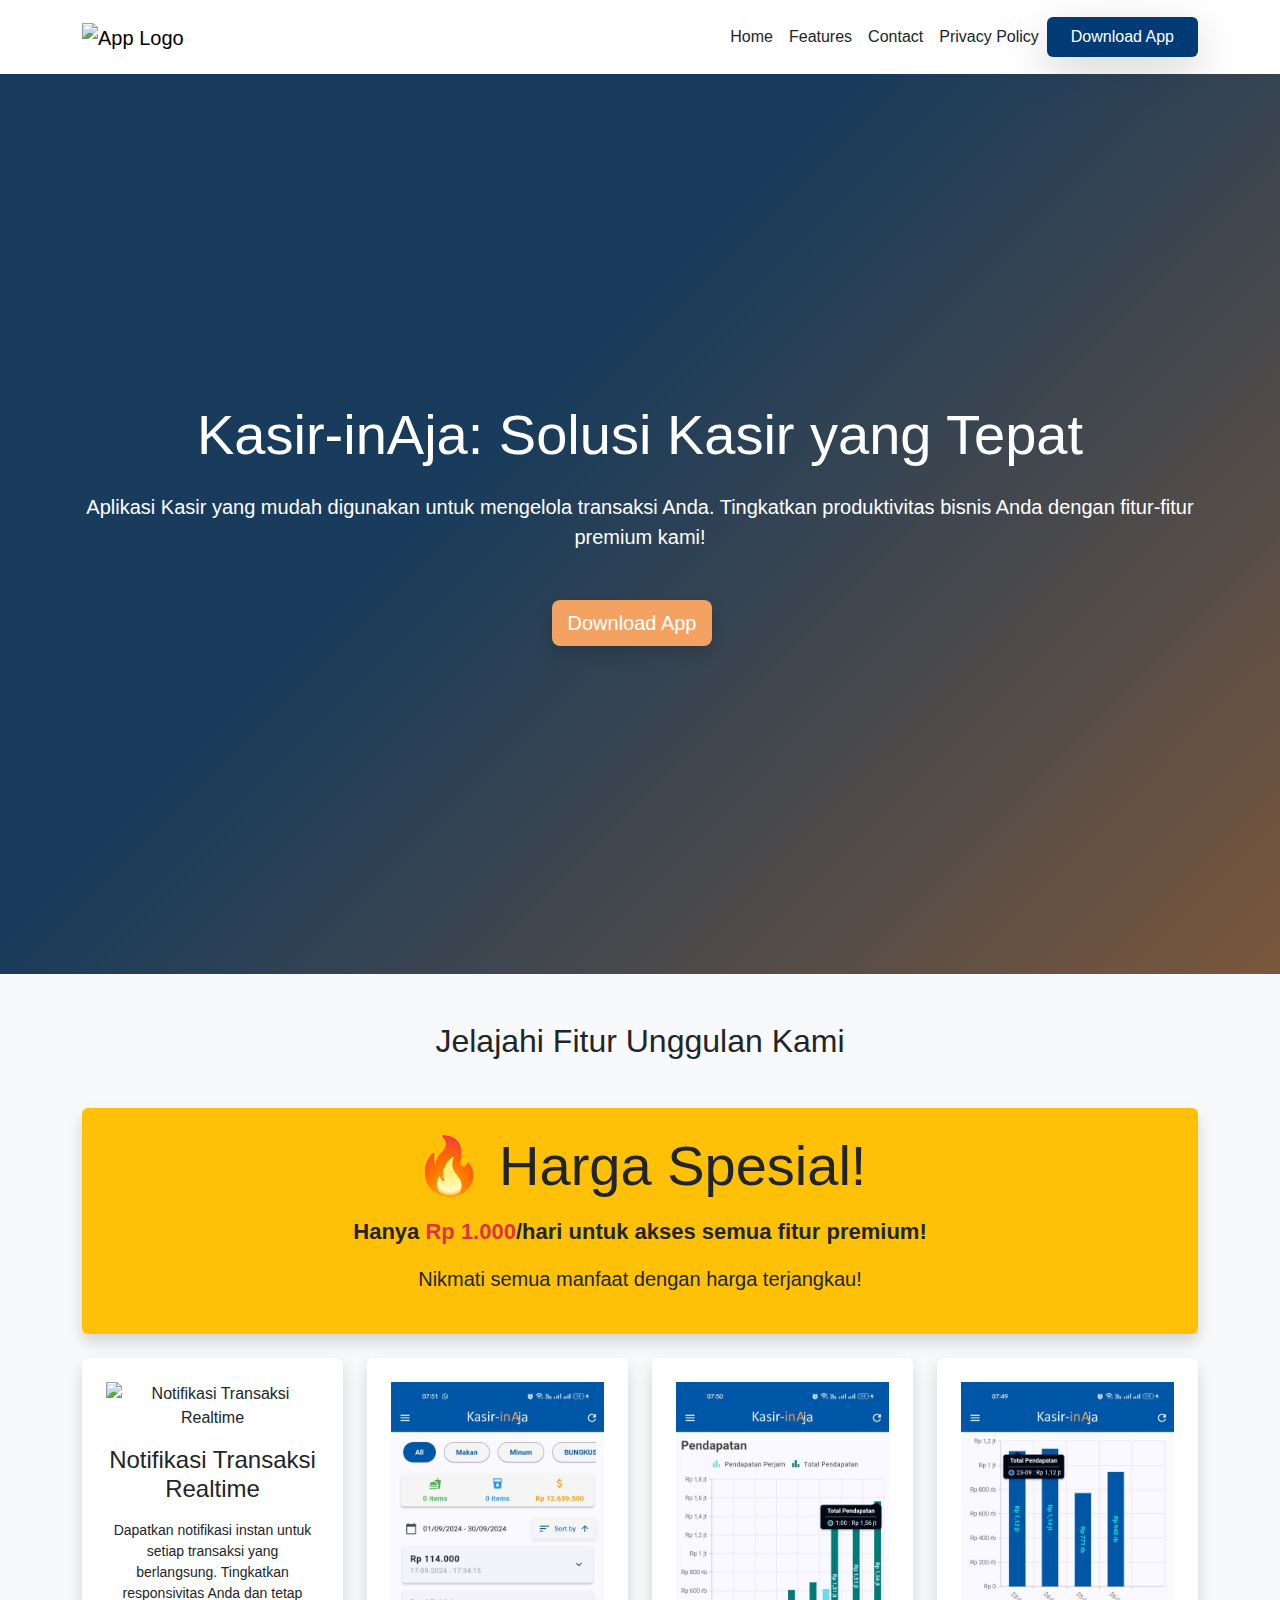
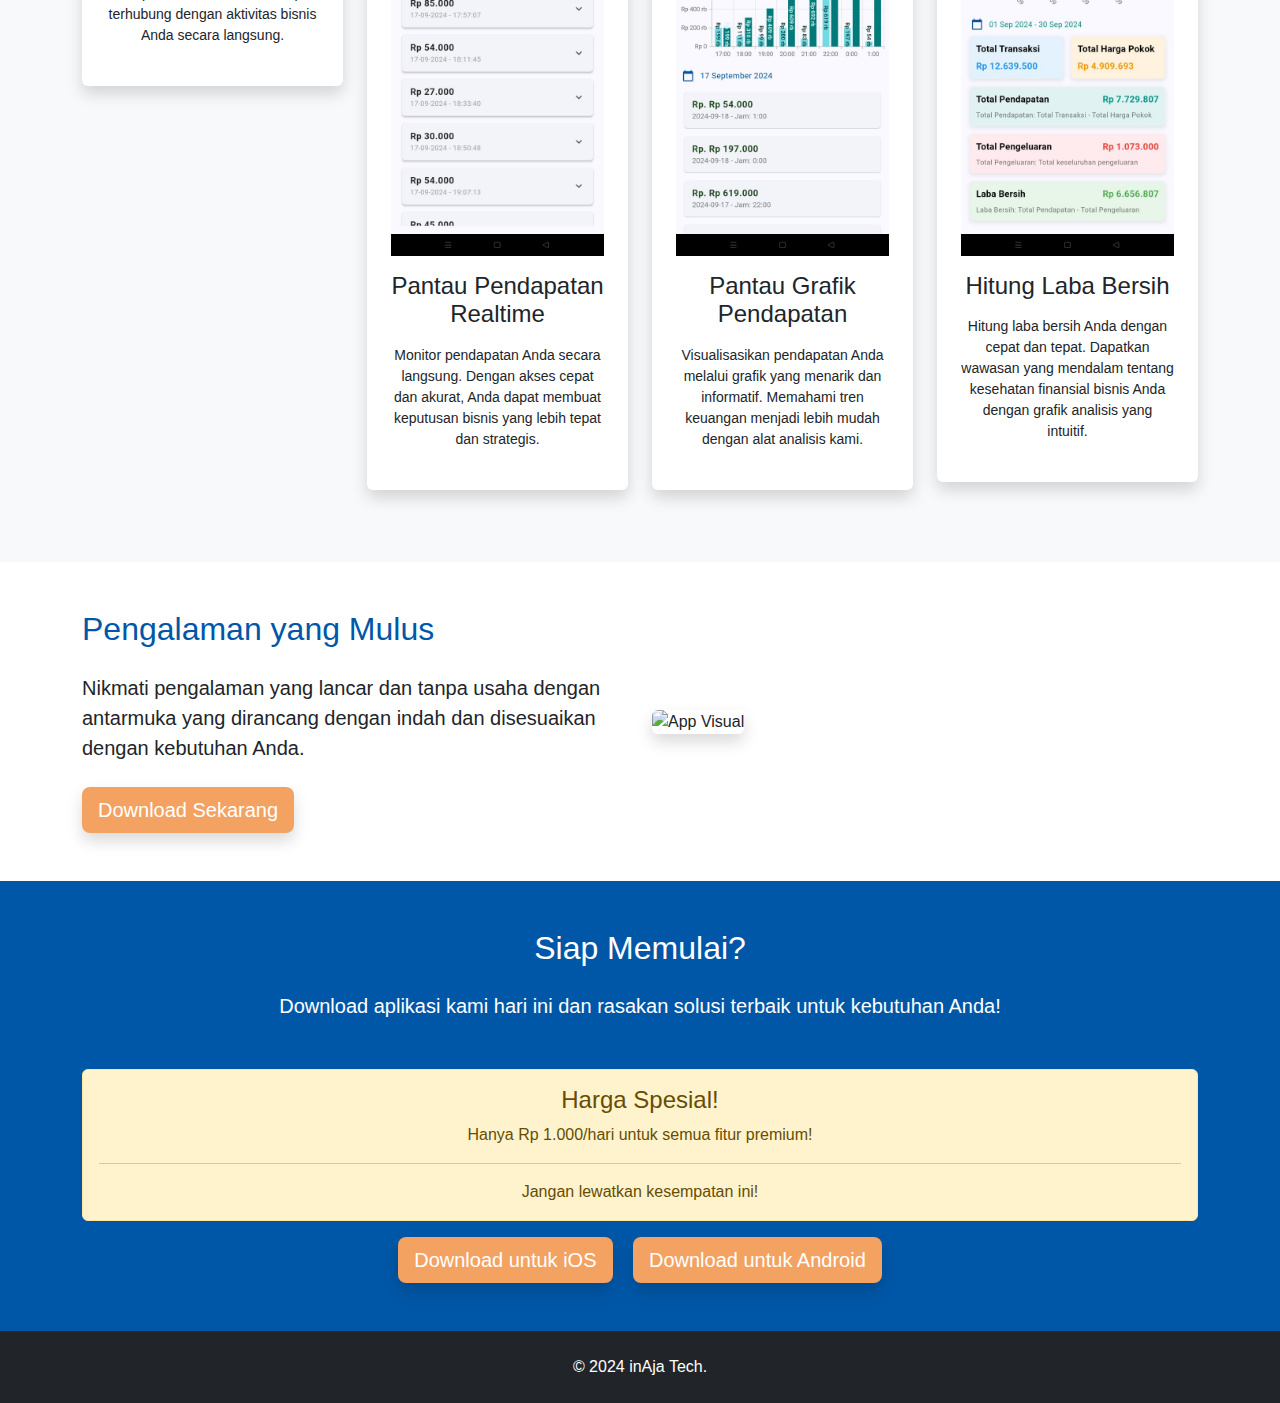
==== index.html @ c8e2415b "update privacy-policy" ====
<!DOCTYPE html>
<html lang="en">

<head>
    <meta charset="UTF-8">
    <meta name="viewport" content="width=device-width, initial-scale=1.0">
    <meta http-equiv="X-UA-Compatible" content="ie=edge">
    <title>Download Our App - inAja Tech</title>
    <link href="https://cdn.jsdelivr.net/npm/bootstrap@5.3.0-alpha1/dist/css/bootstrap.min.css" rel="stylesheet">
    <link rel="stylesheet" href="assets/css/style.css">


</head>

<body>
    <nav class="navbar navbar-expand-lg navbar-light bg-white py-3 shadow-sm">
        <div class="container">
            <a class="navbar-brand" href="#"><img src="assets/images/logo.png" alt="App Logo" width="110"></a>
            <button class="navbar-toggler" type="button" data-bs-toggle="collapse" data-bs-target="#navbarNav"
                aria-controls="navbarNav" aria-expanded="false" aria-label="Toggle navigation">
                <span class="navbar-toggler-icon"></span>
            </button>
            <div class="collapse navbar-collapse" id="navbarNav">
                <ul class="navbar-nav ms-auto">
                    <li class="nav-item">
                        <a class="nav-link text-dark" href="">Home</a>
                    </li>
                    <li class="nav-item">
                        <a class="nav-link text-dark" href="#features">Features</a>
                    </li>
                    <li class="nav-item">
                        <a class="nav-link text-dark" href="#cta">Contact</a>
                    </li>
                    <li class="nav-item">
                        <a class="nav-link text-dark" href="privacypolicy.html">Privacy Policy</a>
                    </li>

                    <li class="nav-item">
                        <a class="nav-link btn btn-custom-primary text-white px-4 shadow-lg"
                            href="https://drive.google.com/uc?export=download&id=1r4iegBS4mR3TK8wWD-V2GaEJjdL4HNEE"
                            download="kasir-inaja-v1.apk">Download App</a>
                    </li>
                </ul>
            </div>
        </div>
    </nav>

    <!-- Hero Section (Jumbotron) -->
    <section id="hero" class="text-white d-flex align-items-center">
        <div class="container text-center">
            <h1 class="display-4 mb-4">Kasir-inAja: Solusi Kasir yang Tepat</h1>
            <p class="lead mb-5">Aplikasi Kasir yang mudah digunakan untuk mengelola transaksi Anda.
                Tingkatkan produktivitas bisnis Anda dengan fitur-fitur premium kami!</p>

            <a href="https://drive.google.com/uc?export=download&id=1r4iegBS4mR3TK8wWD-V2GaEJjdL4HNEE"
                class="btn btn-lg custom-btn-light me-3 shadow mb-3 mb-sm-0" download="kasir-inaja-v1.apk">
                Download App
            </a>

            <!-- <a href="https://www.dropbox.com/scl/fi/wfkqhxyx9uyl0j9yusrko/kasir-inaja-v1.apk?rlkey=844fjkqdz0gpy2s484qgd63mb&st=7vaenmsl&dl=1"
                class="btn btn-lg custom-btn-outline-light shadow">Download App</a> -->


        </div>
    </section>

    <!-- Features Section -->
    <section id="features" class="py-5 bg-light">
        <div class="container">
            <h2 class="text-center mb-5">Jelajahi Fitur Unggulan Kami</h2> <!-- Card untuk Harga -->

            <div class="col-lg-12 mb-4">
                <div class="feature-box shadow rounded p-4 bg-warning text-dark text-center">
                    <h4 class="mb-3 display-4">🔥 Harga Spesial!</h4>
                    <p style="font-size: 22px; font-weight: bold;">Hanya <span class="text-danger">Rp 1.000</span>/hari
                        untuk akses semua fitur premium!</p>
                    <p class="lead">Nikmati semua manfaat dengan harga terjangkau!</p>
                </div>
            </div>

            <div class="row text-center">
                <div class="col-lg-3 col-md-6 col-sm-12 mb-4">
                    <div class="feature-box shadow rounded p-4 bg-white">
                        <img src="assets/images/feat.jpg" alt="Notifikasi Transaksi Realtime" class="img-fluid mb-3"
                            style="width: 100%; height: auto;">
                        <h4 class="mb-3">Notifikasi Transaksi Realtime</h4>
                        <p style="font-size: 14px;">Dapatkan notifikasi instan untuk setiap transaksi yang berlangsung.
                            Tingkatkan responsivitas Anda dan tetap terhubung dengan aktivitas bisnis Anda secara
                            langsung.</p>
                    </div>
                </div>
                <div class="col-lg-3 col-md-6 col-sm-12 mb-4">
                    <div class="feature-box shadow rounded p-4 bg-white">
                        <img src="assets/images/feat3.jpg" alt="Pantau Pendapatan Realtime" class="img-fluid mb-3"
                            style="width: 100%; height: auto;">
                        <h4 class="mb-3">Pantau Pendapatan Realtime</h4>
                        <p style="font-size: 14px;">Monitor pendapatan Anda secara langsung. Dengan akses cepat dan
                            akurat, Anda dapat membuat keputusan bisnis yang lebih tepat dan strategis.</p>
                    </div>
                </div>
                <div class="col-lg-3 col-md-6 col-sm-6 mb-4">
                    <div class="feature-box shadow rounded p-4 bg-white">
                        <img src="assets/images/feat2.jpg" alt="Pantau Grafik Pendapatan" class="img-fluid mb-3"
                            style="width: 100%; height: auto;">
                        <h4 class="mb-3">Pantau Grafik Pendapatan</h4>
                        <p style="font-size: 14px;">Visualisasikan pendapatan Anda melalui grafik yang menarik dan
                            informatif. Memahami tren keuangan menjadi lebih mudah dengan alat analisis kami.</p>
                    </div>
                </div>
                <div class="col-lg-3 col-md-6 col-sm-6 mb-4">
                    <div class="feature-box shadow rounded p-4 bg-white">
                        <img src="assets/images/feat1.jpg" alt="Hitung Laba Bersih" class="img-fluid mb-3"
                            style="width: 100%; height: auto;">
                        <h4 class="mb-3">Hitung Laba Bersih</h4>
                        <p style="font-size: 14px;">Hitung laba bersih Anda dengan cepat dan tepat. Dapatkan wawasan
                            yang mendalam tentang kesehatan finansial bisnis Anda dengan grafik analisis yang intuitif.
                        </p>
                    </div>
                </div>
            </div>
        </div>
    </section>


    <!-- New Visual Section -->
    <section id="visual-section" class="py-5">
        <div class="container">
            <div class="row align-items-center">
                <div class="col-md-6 mb-4 mb-md-0">
                    <h2 class="mb-4">Pengalaman yang Mulus</h2>
                    <p class="lead mb-4">Nikmati pengalaman yang lancar dan tanpa usaha dengan antarmuka yang dirancang
                        dengan indah dan disesuaikan dengan kebutuhan Anda.</p>
                    <a href="https://drive.google.com/uc?export=download&id=1r4iegBS4mR3TK8wWD-V2GaEJjdL4HNEE"
                        class="btn btn-lg custom-btn-light me-3 shadow mb-3 mb-sm-0" download="kasir-inaja-v1.apk">
                        Download Sekarang
                    </a>
                </div>
                <div class="col-md-6">
                    <img src="assets/images/kasir-inAja.png" alt="App Visual"
                        class="img-fluid shadow rounded custom-img">
                </div>

            </div>
        </div>
    </section>

    <!-- CTA Section -->
    <section id="cta" class="text-center py-5">
        <div class="container">
            <h2 class="mb-4">Siap Memulai?</h2>
            <p class="lead mb-5">Download aplikasi kami hari ini dan rasakan solusi terbaik untuk kebutuhan Anda!</p>
            <div class="alert alert-warning" role="alert">
                <h4 class="alert-heading">Harga Spesial!</h4>
                <p>Hanya Rp 1.000/hari untuk semua fitur premium!</p>
                <hr>
                <p class="mb-0">Jangan lewatkan kesempatan ini!</p>
            </div>
            <a href="https://drive.google.com/uc?export=download&id=1r4iegBS4mR3TK8wWD-V2GaEJjdL4HNEE"
                class="btn btn-lg custom-btn-light me-3 shadow mb-3 mb-sm-0" download="kasir-inaja-v1.apk">Download
                untuk iOS</a>
            <a href="https://drive.google.com/uc?export=download&id=1r4iegBS4mR3TK8wWD-V2GaEJjdL4HNEE"
                class="btn btn-lg custom-btn-light shadow" download="kasir-inaja-v1.apk">Download untuk Android</a>
        </div>
    </section>


    <!-- Footer -->
    <footer class="py-4 bg-dark text-white text-center">
        <div class="container">
            <p>&copy; 2024 inAja Tech.</p>
        </div>
    </footer>

    <script src="https://cdn.jsdelivr.net/npm/bootstrap@5.3.0-alpha1/dist/js/bootstrap.bundle.min.js"></script>
</body>

</html>
---- assets/css/style.css ----
body {
    font-family: 'Roboto', sans-serif;
    background-color: #f8f9fa;
}

.navbar {
    box-shadow: 0 2px 8px rgba(0, 0, 0, 0.1);
}

#hero {
    background: linear-gradient(135deg, rgba(0, 87, 167, 0.8) 40%, rgba(244, 162, 97, 0.85) 100%), url('https://picsum.photos/1920/1080?blur=5');
    background-size: cover;
    background-position: center;
    color: white;
    padding: 120px 0;
    min-height: 100vh;
    display: flex;
    align-items: center;
    text-align: center;
    position: relative;
}


#hero .container {
    z-index: 2;
}

#hero::before {
    content: '';
    position: absolute;
    top: 0;
    left: 0;
    right: 0;
    bottom: 0;
    background: rgba(0, 0, 0, 0.5);
    z-index: 1;
}

#features {
    background-color: #f8f9fa;
}

.feature-box {
    transition: transform 0.3s ease;
}

.feature-box:hover {
    transform: translateY(-10px);
}

#visual-section {
    background-color: #ffffff;
    padding: 80px 0;
}

#visual-section h2 {
    color: #0057A7;
}

#cta {
    background-color: #0057A7;
    color: #fff;
    padding: 80px 0;
}

#cta .btn-outline-primary {
    border-color: #fff;
    color: #fff;
}

#cta .btn-outline-primary:hover {
    background-color: #fff;
    color: #0057A7;
}

footer {
    background-color: #003B75;
    color: white;
    padding: 20px 0;
}

footer p {
    margin: 0;
}

@media (max-width: 768px) {
    #hero {
        padding: 80px 0;
    }

    #hero h1 {
        font-size: 2.5rem;
    }

    #visual-section img {
        width: 100%;
    }
}

.btn-custom-primary {
    background-color: #003B75;
    /* Ganti dengan kode warna primer kamu */
    color: white;
    /* Warna teks tombol */
}

.btn-custom-primary:hover {
    background-color: #0056b3;
    color: white;
    /* Warna saat hover (opsional) */
}

.custom-btn-light {
    background-color: #F4A261;
    /* Warna latar belakang tombol */
    color: white;
    /* Warna teks */
    border: none;
    /* Hilangkan border */
}

.custom-btn-light:hover {
    background-color: #DCA66D;
    /* Warna latar belakang saat hover */
}

.custom-btn-outline-light {
    color: #F4A261;
    /* Warna teks tombol outline */
    border: 2px solid #F4A261;
    /* Border warna */
}

.custom-btn-outline-light:hover {
    background-color: #F4A261;
    /* Warna latar belakang saat hover untuk outline */
    color: white;
    /* Warna teks saat hover untuk outline */
}

.custom-img {
    max-height: 300px;
    /* Atur tinggi maksimum yang Anda inginkan */
    width: 900px;
    /* Biarkan lebar menyesuaikan */
    object-fit: cover;
    /* Pastikan gambar tidak terdistorsi */
}

/* Mengatur ukuran font dan padding pada mobile */
@media (max-width: 576px) {
    #hero h1 {
        font-size: 2rem;
        /* Mengurangi ukuran font untuk judul */
    }

    #hero p {
        font-size: 1rem;
        /* Mengurangi ukuran font untuk paragraf */
    }

    .btn {
        width: 100%;
        /* Membuat tombol lebar penuh */
        margin-bottom: 10px;
        /* Menambah jarak antara tombol */
    }

    .feature-box {
        padding: 20px;
        /* Mengurangi padding di feature box */
    }

    .feature-box img {
        width: 50px;
        /* Ukuran gambar lebih kecil di mobile */
        height: auto;
        /* Memastikan gambar tidak terdistorsi */
    }
}
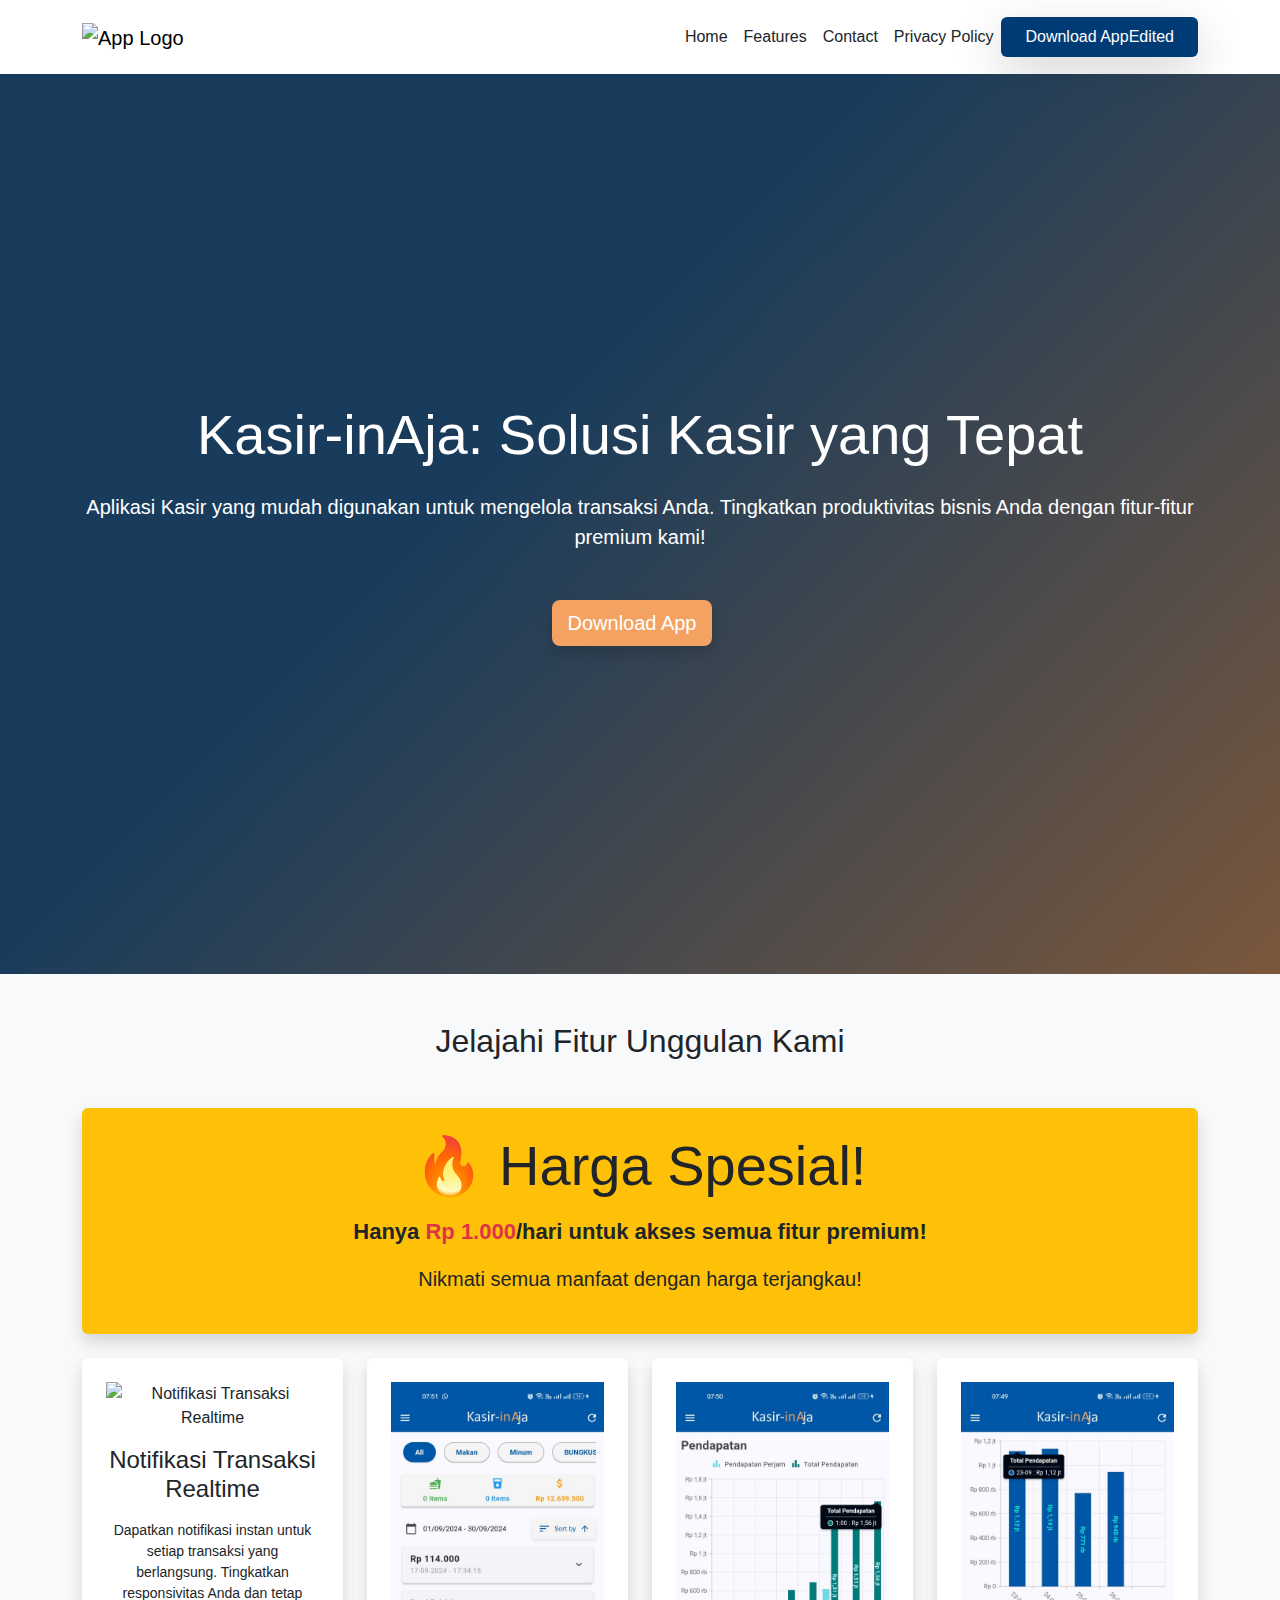
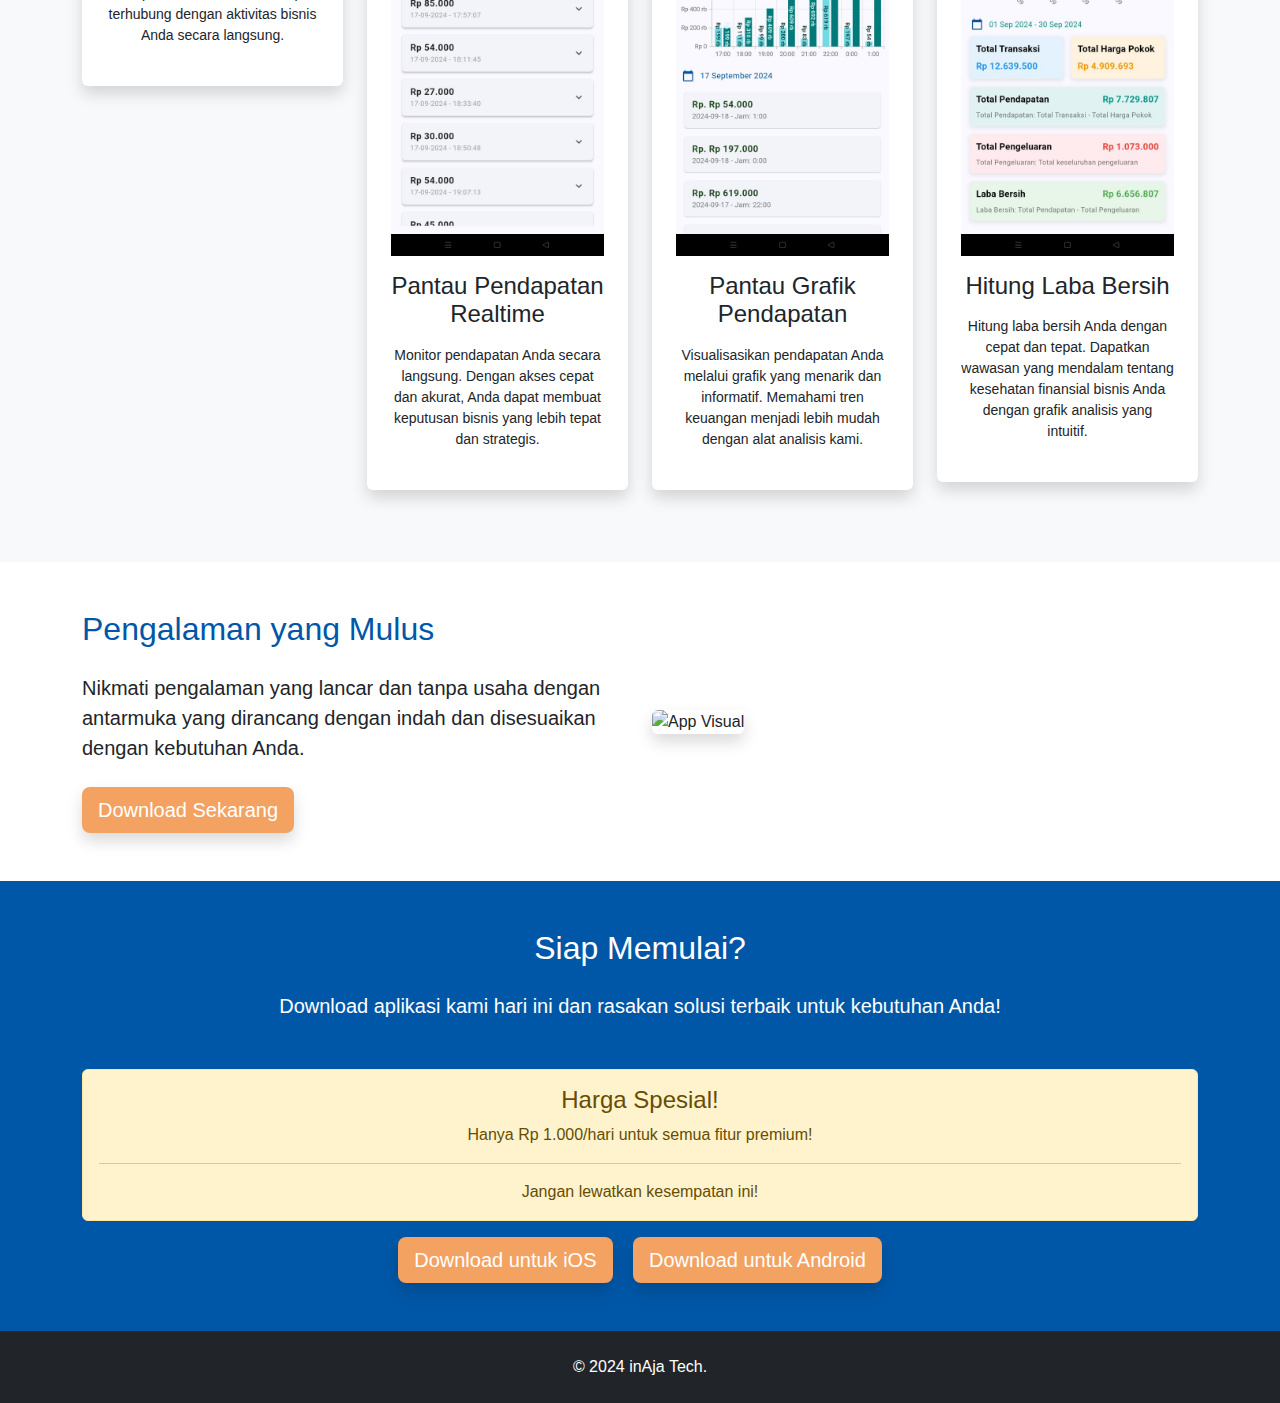
==== commit 93ac8c24: "update privacy-policy" ====
--- a/index.html
+++ b/index.html
@@ -38,7 +38,7 @@
                     <li class="nav-item">
                         <a class="nav-link btn btn-custom-primary text-white px-4 shadow-lg"
                             href="https://drive.google.com/uc?export=download&id=1r4iegBS4mR3TK8wWD-V2GaEJjdL4HNEE"
-                            download="kasir-inaja-v1.apk">Download App</a>
+                            download="kasir-inaja-v1.apk">Download AppEdited</a>
                     </li>
                 </ul>
             </div>
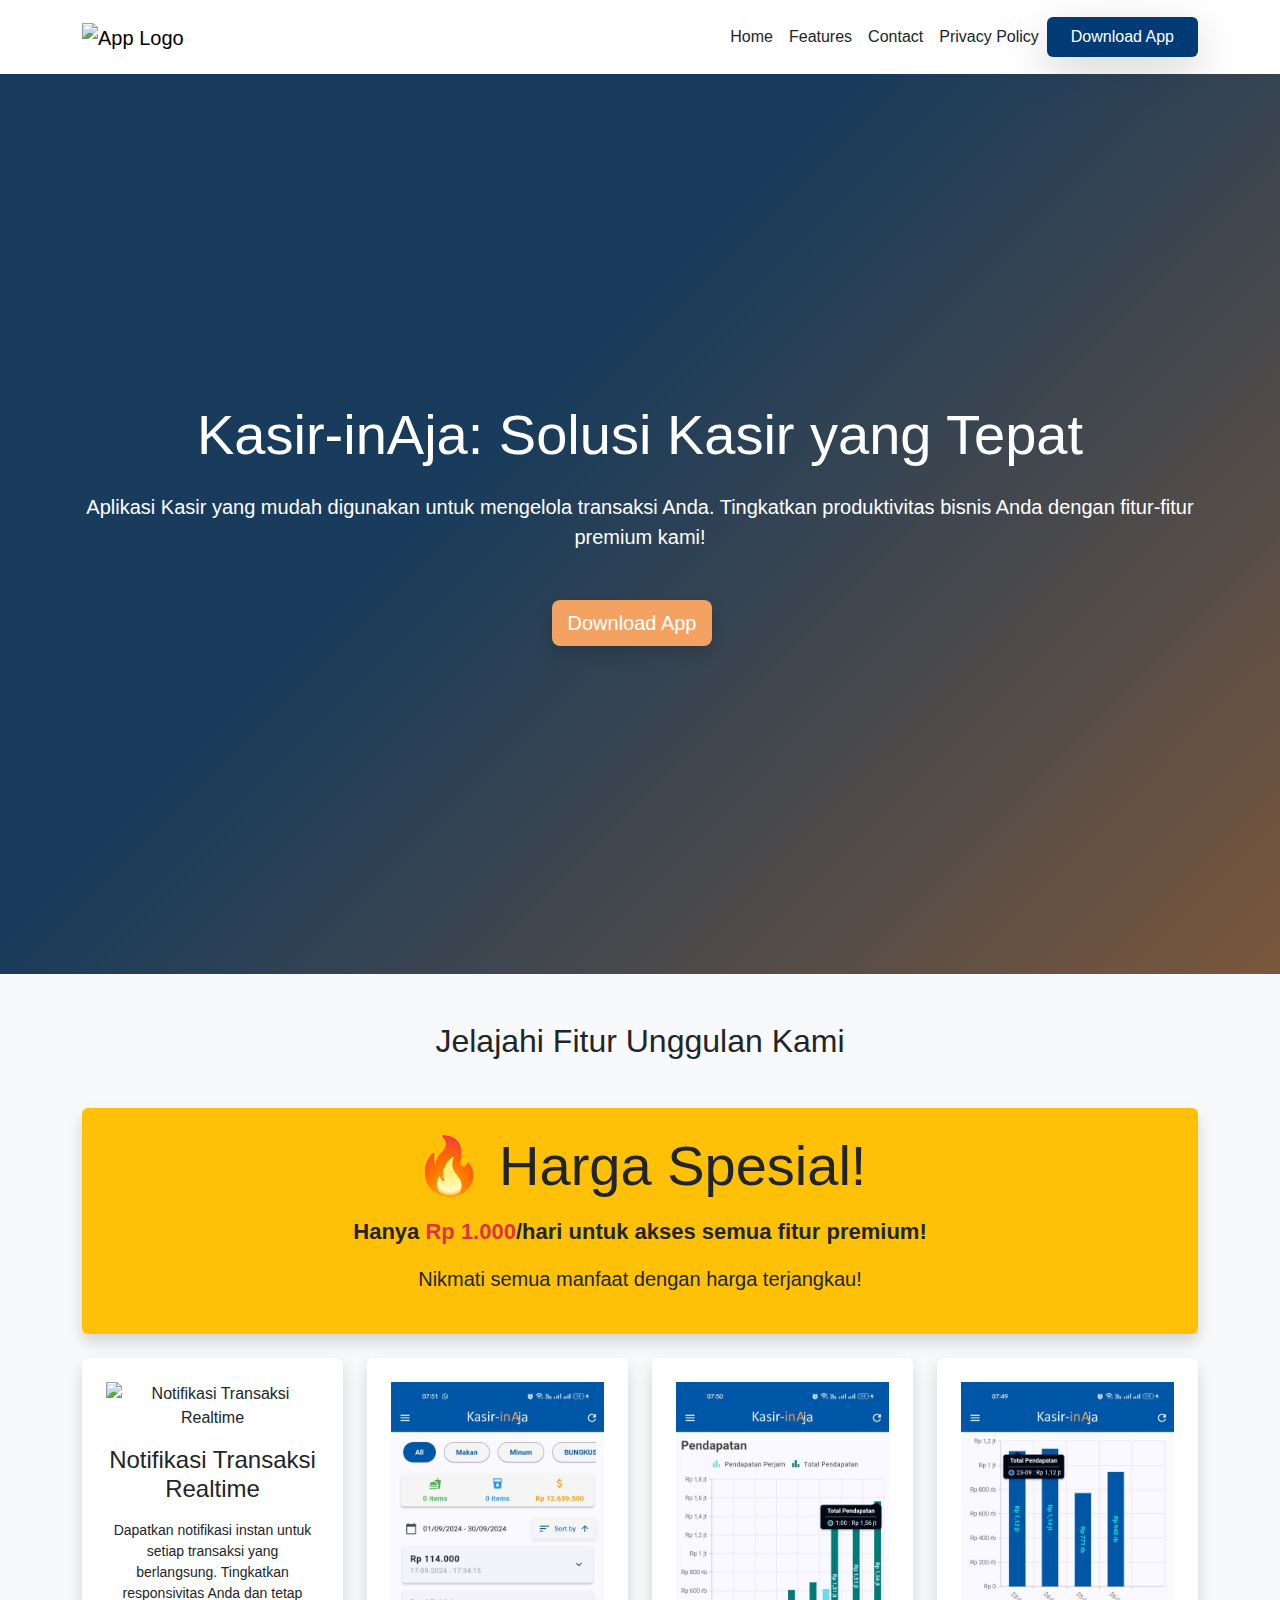
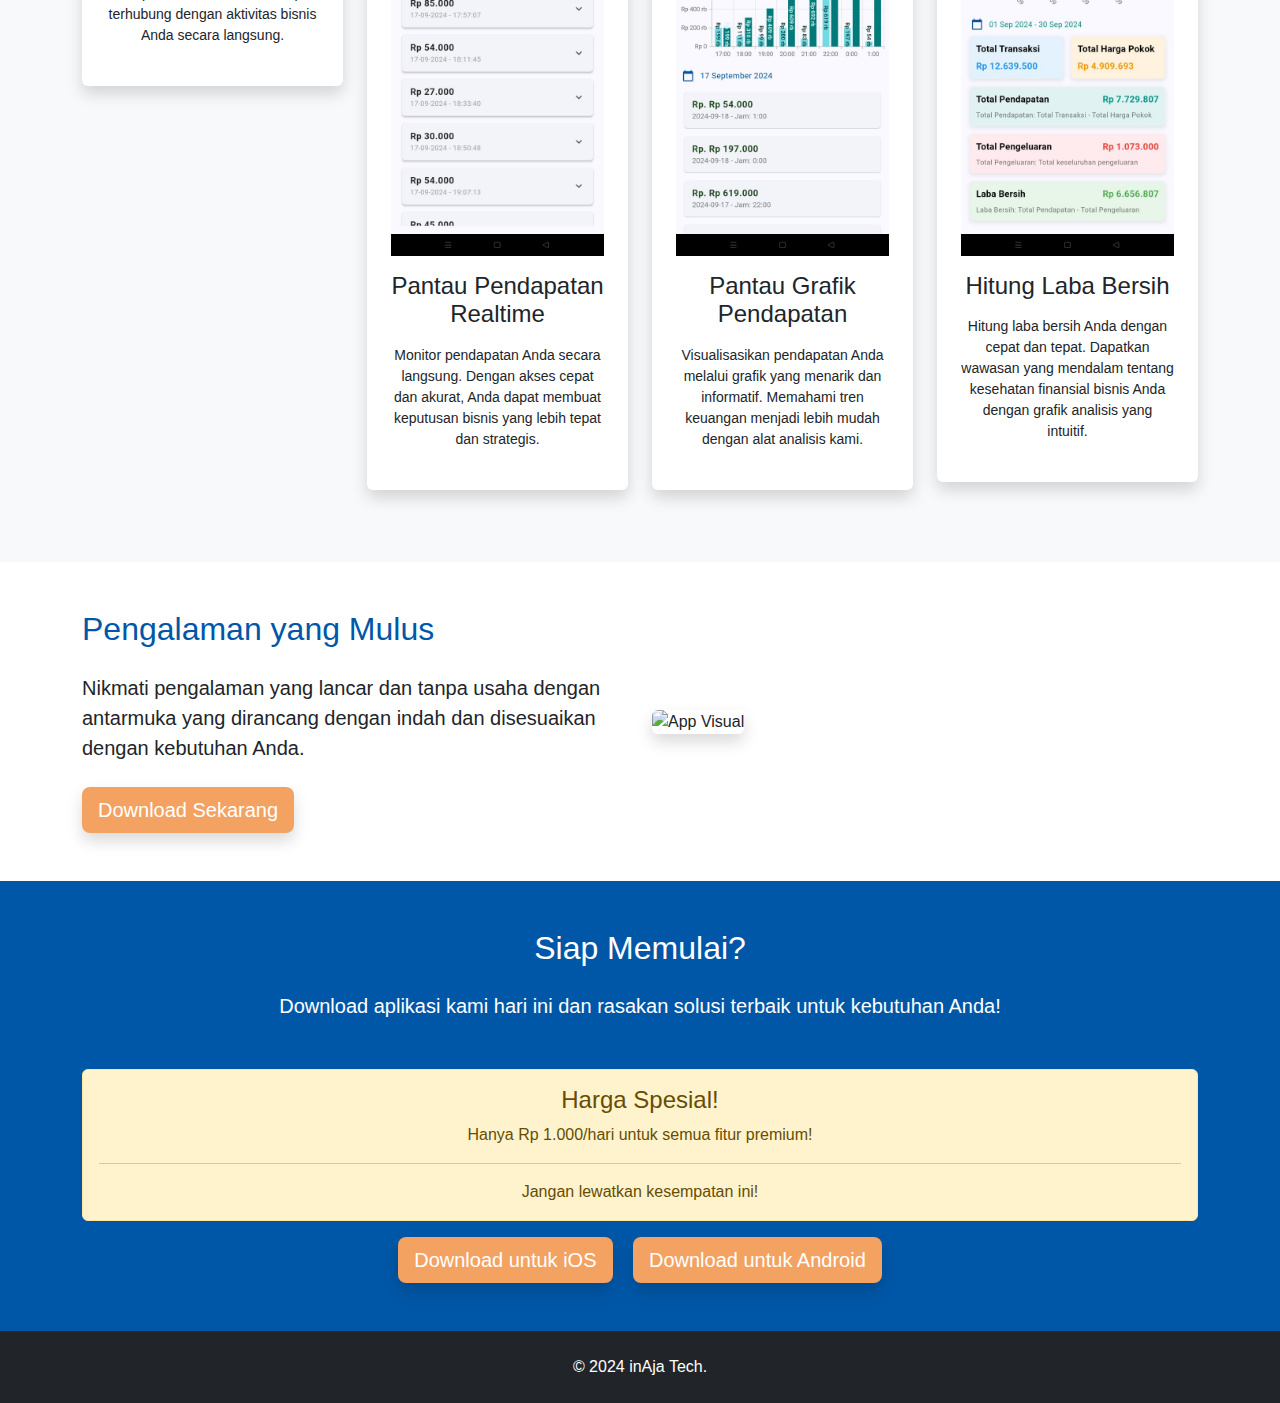
==== commit 3e844e46: "update privacy-policy" ====
--- a/index.html
+++ b/index.html
@@ -38,7 +38,7 @@
                     <li class="nav-item">
                         <a class="nav-link btn btn-custom-primary text-white px-4 shadow-lg"
                             href="https://drive.google.com/uc?export=download&id=1r4iegBS4mR3TK8wWD-V2GaEJjdL4HNEE"
-                            download="kasir-inaja-v1.apk">Download AppEdited</a>
+                            download="kasir-inaja-v1.apk">Download App</a>
                     </li>
                 </ul>
             </div>
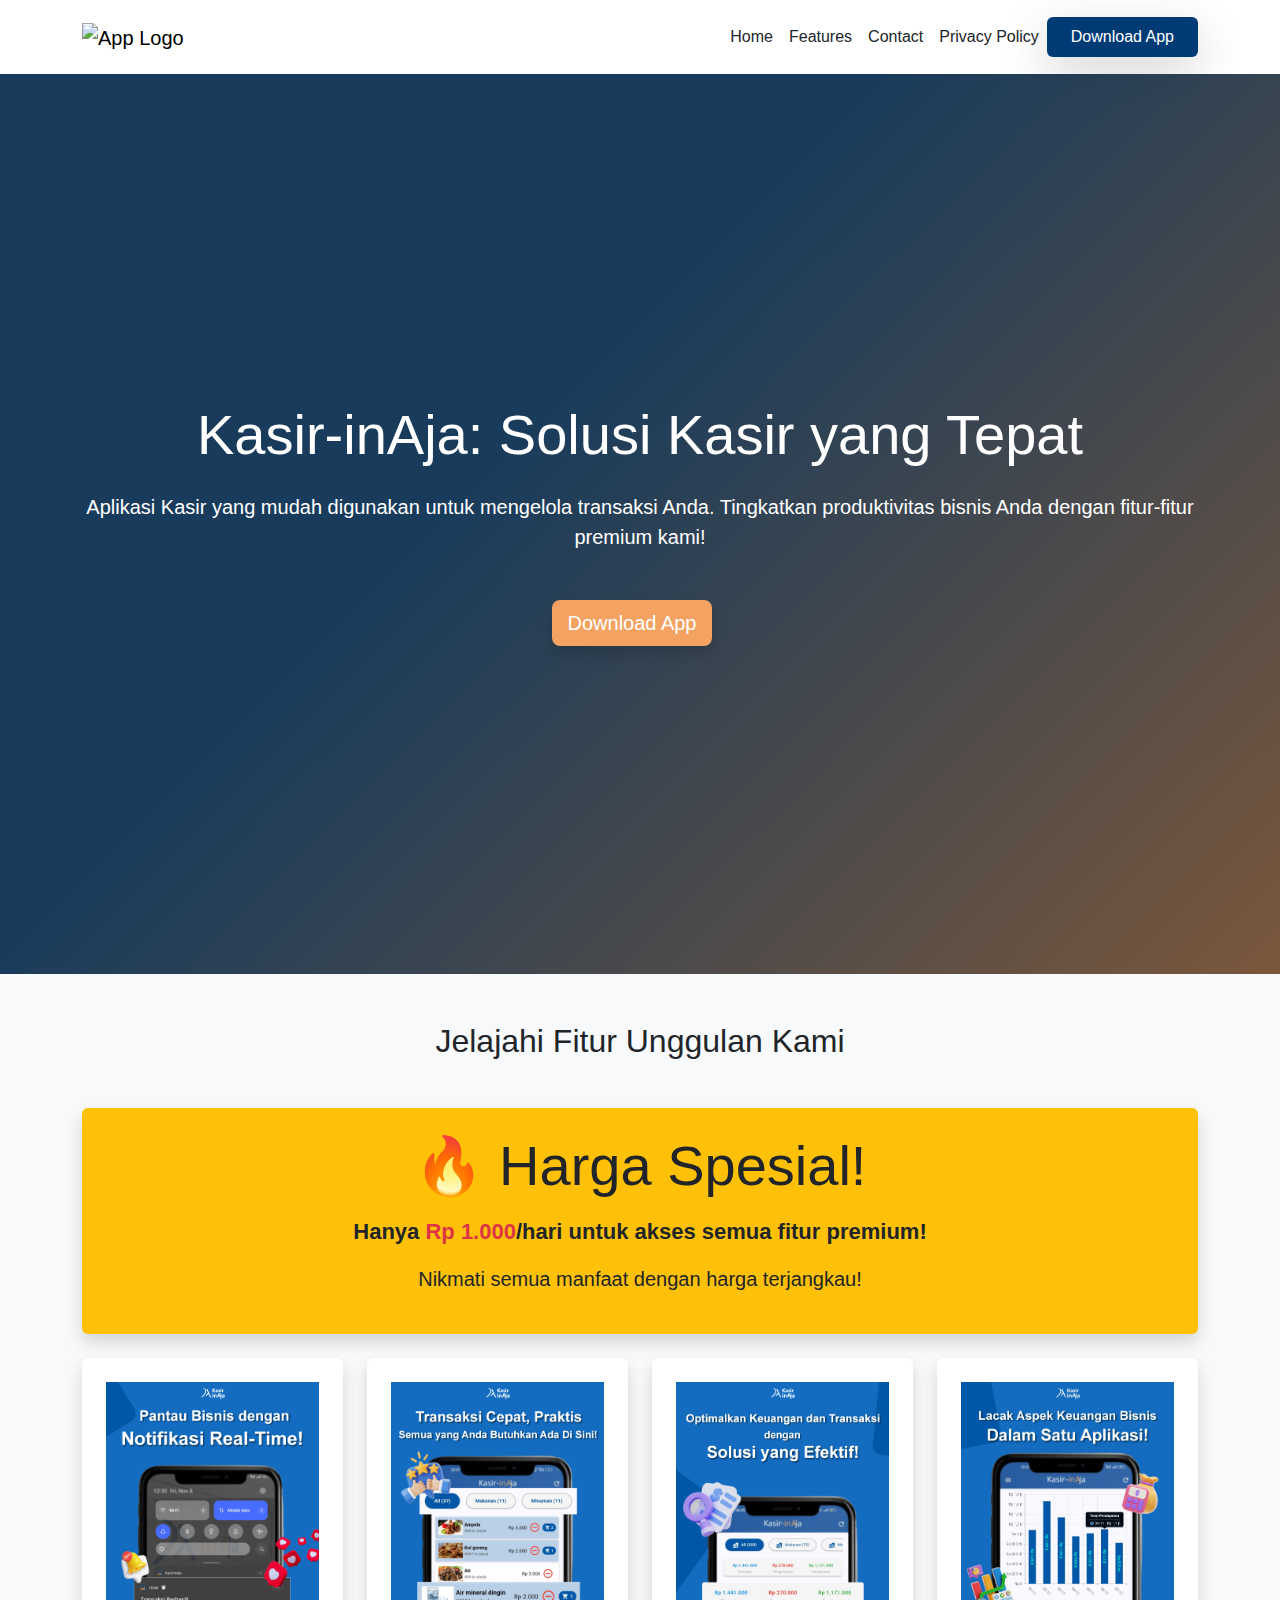
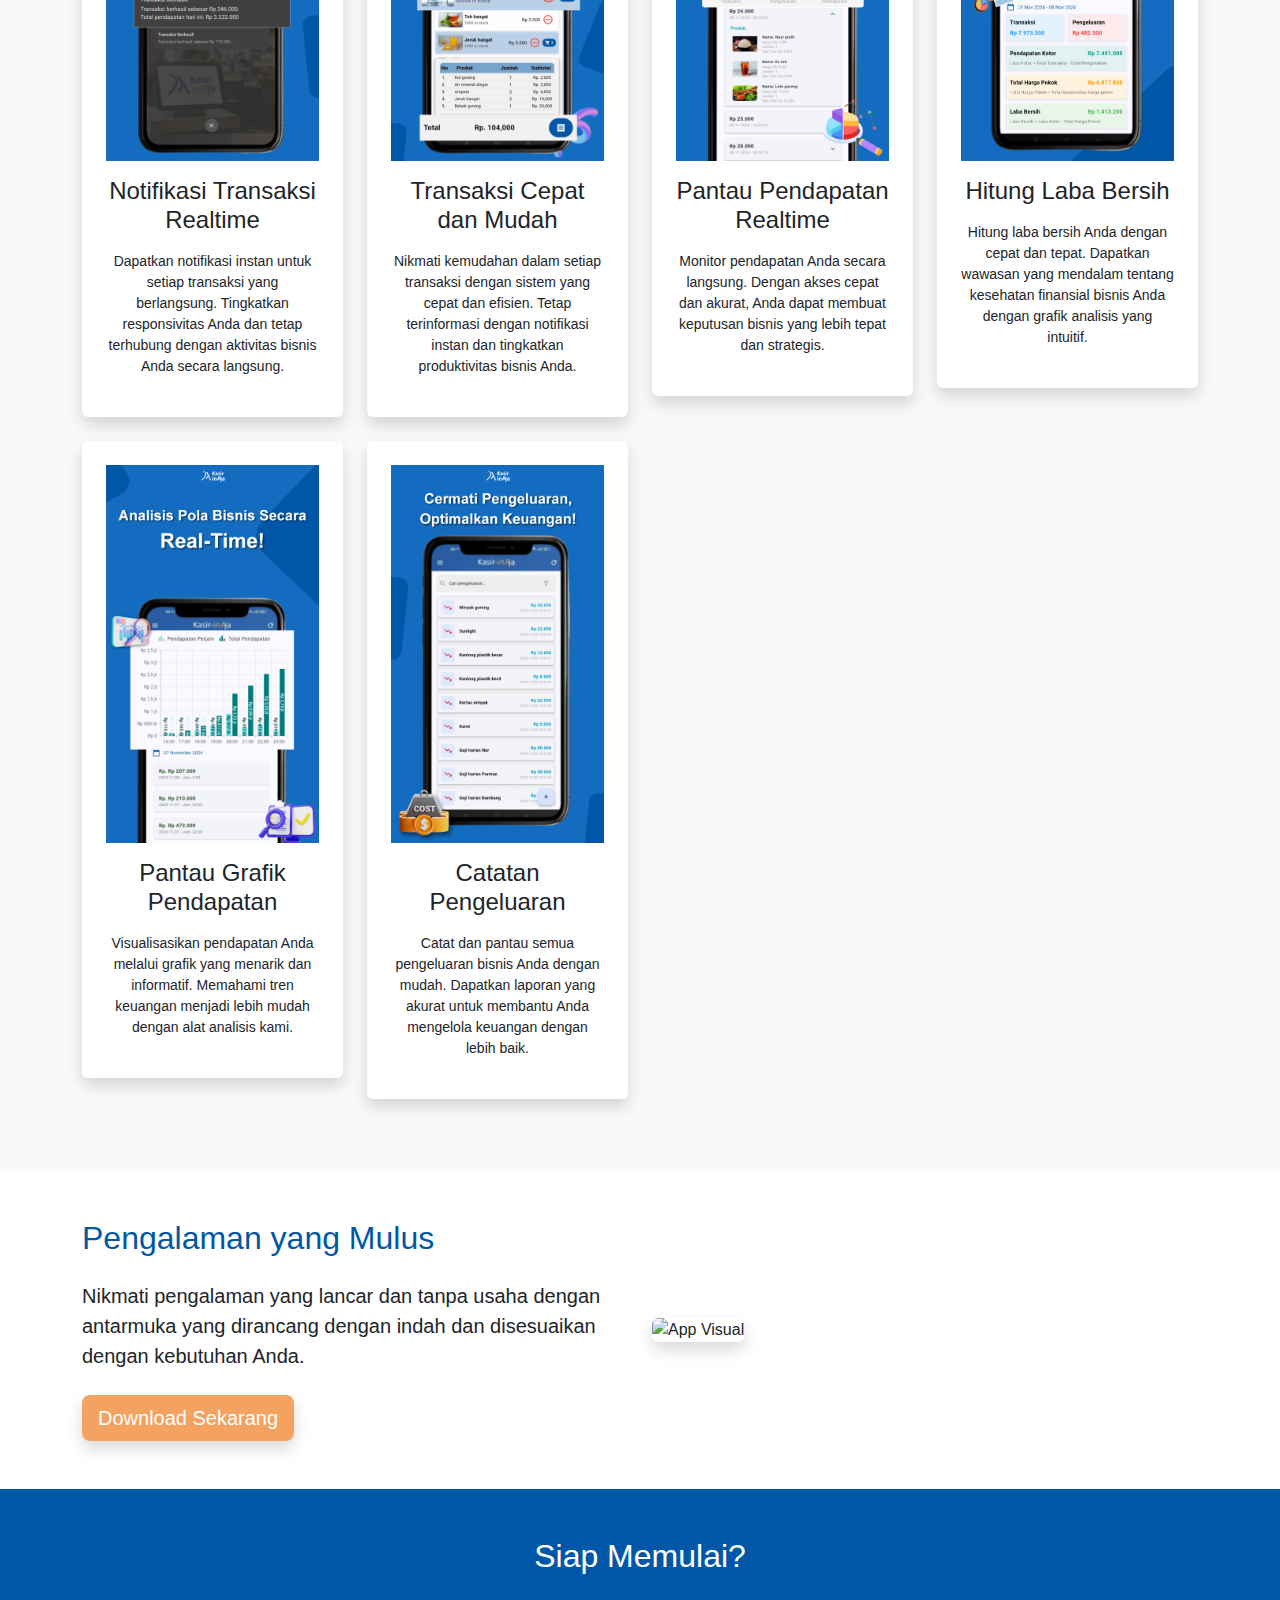
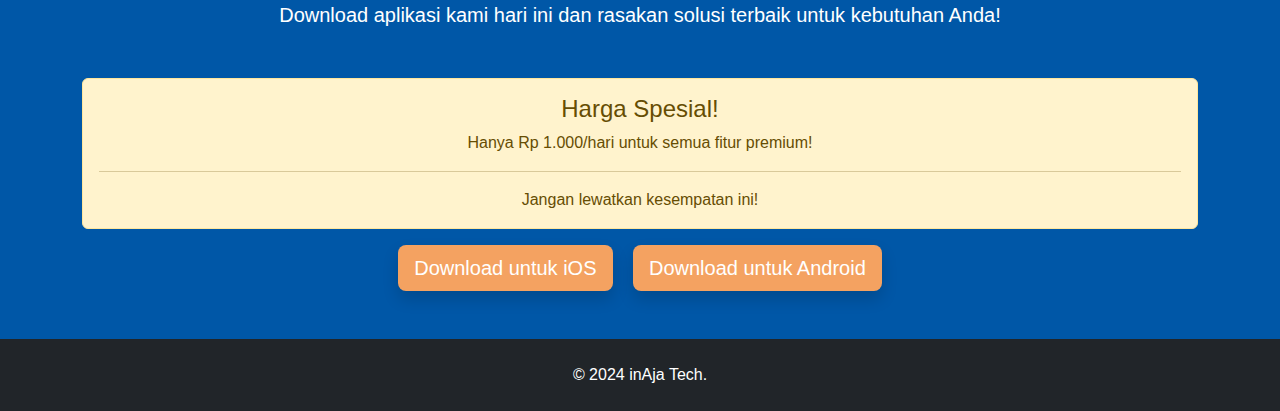
==== commit b202e7d9: "change image" ====
--- a/index.html
+++ b/index.html
@@ -91,16 +91,37 @@
                 </div>
                 <div class="col-lg-3 col-md-6 col-sm-12 mb-4">
                     <div class="feature-box shadow rounded p-4 bg-white">
-                        <img src="assets/images/feat3.jpg" alt="Pantau Pendapatan Realtime" class="img-fluid mb-3"
+                        <img src="assets/images/feat1.jpg" alt="Notifikasi Transaksi Realtime" class="img-fluid mb-3"
+                            style="width: 100%; height: auto;">
+                        <h4 class="mb-3">Transaksi Cepat dan Mudah</h4>
+                        <p style="font-size: 14px;">Nikmati kemudahan dalam setiap transaksi dengan sistem yang cepat
+                            dan efisien. Tetap terinformasi dengan notifikasi instan dan tingkatkan produktivitas bisnis
+                            Anda.</p>
+                    </div>
+                </div>
+                <div class="col-lg-3 col-md-6 col-sm-12 mb-4">
+                    <div class="feature-box shadow rounded p-4 bg-white">
+                        <img src="assets/images/feat2.jpg" alt="Pantau Pendapatan Realtime" class="img-fluid mb-3"
                             style="width: 100%; height: auto;">
                         <h4 class="mb-3">Pantau Pendapatan Realtime</h4>
                         <p style="font-size: 14px;">Monitor pendapatan Anda secara langsung. Dengan akses cepat dan
                             akurat, Anda dapat membuat keputusan bisnis yang lebih tepat dan strategis.</p>
                     </div>
                 </div>
+                <div class="col-lg-3 col-md-6 col-sm-12 mb-4">
+                    <div class="feature-box shadow rounded p-4 bg-white">
+                        <img src="assets/images/feat3.jpg" alt="Pantau Pendapatan Realtime" class="img-fluid mb-3"
+                            style="width: 100%; height: auto;">
+                        <h4 class="mb-3">Hitung Laba Bersih</h4>
+                        <p style="font-size: 14px;">Hitung laba bersih Anda dengan cepat dan tepat. Dapatkan wawasan
+                            yang mendalam tentang kesehatan finansial bisnis Anda dengan grafik analisis yang intuitif.
+                        </p>
+
+                    </div>
+                </div>
                 <div class="col-lg-3 col-md-6 col-sm-6 mb-4">
                     <div class="feature-box shadow rounded p-4 bg-white">
-                        <img src="assets/images/feat2.jpg" alt="Pantau Grafik Pendapatan" class="img-fluid mb-3"
+                        <img src="assets/images/feat4.jpg" alt="Pantau Grafik Pendapatan" class="img-fluid mb-3"
                             style="width: 100%; height: auto;">
                         <h4 class="mb-3">Pantau Grafik Pendapatan</h4>
                         <p style="font-size: 14px;">Visualisasikan pendapatan Anda melalui grafik yang menarik dan
@@ -109,12 +130,11 @@
                 </div>
                 <div class="col-lg-3 col-md-6 col-sm-6 mb-4">
                     <div class="feature-box shadow rounded p-4 bg-white">
-                        <img src="assets/images/feat1.jpg" alt="Hitung Laba Bersih" class="img-fluid mb-3"
+                        <img src="assets/images/feat5.jpg" alt="Hitung Laba Bersih" class="img-fluid mb-3"
                             style="width: 100%; height: auto;">
-                        <h4 class="mb-3">Hitung Laba Bersih</h4>
-                        <p style="font-size: 14px;">Hitung laba bersih Anda dengan cepat dan tepat. Dapatkan wawasan
-                            yang mendalam tentang kesehatan finansial bisnis Anda dengan grafik analisis yang intuitif.
-                        </p>
+                        <h4 class="mb-3">Catatan Pengeluaran</h4>
+                        <p style="font-size: 14px;">Catat dan pantau semua pengeluaran bisnis Anda dengan mudah.
+                            Dapatkan laporan yang akurat untuk membantu Anda mengelola keuangan dengan lebih baik.</p>
                     </div>
                 </div>
             </div>
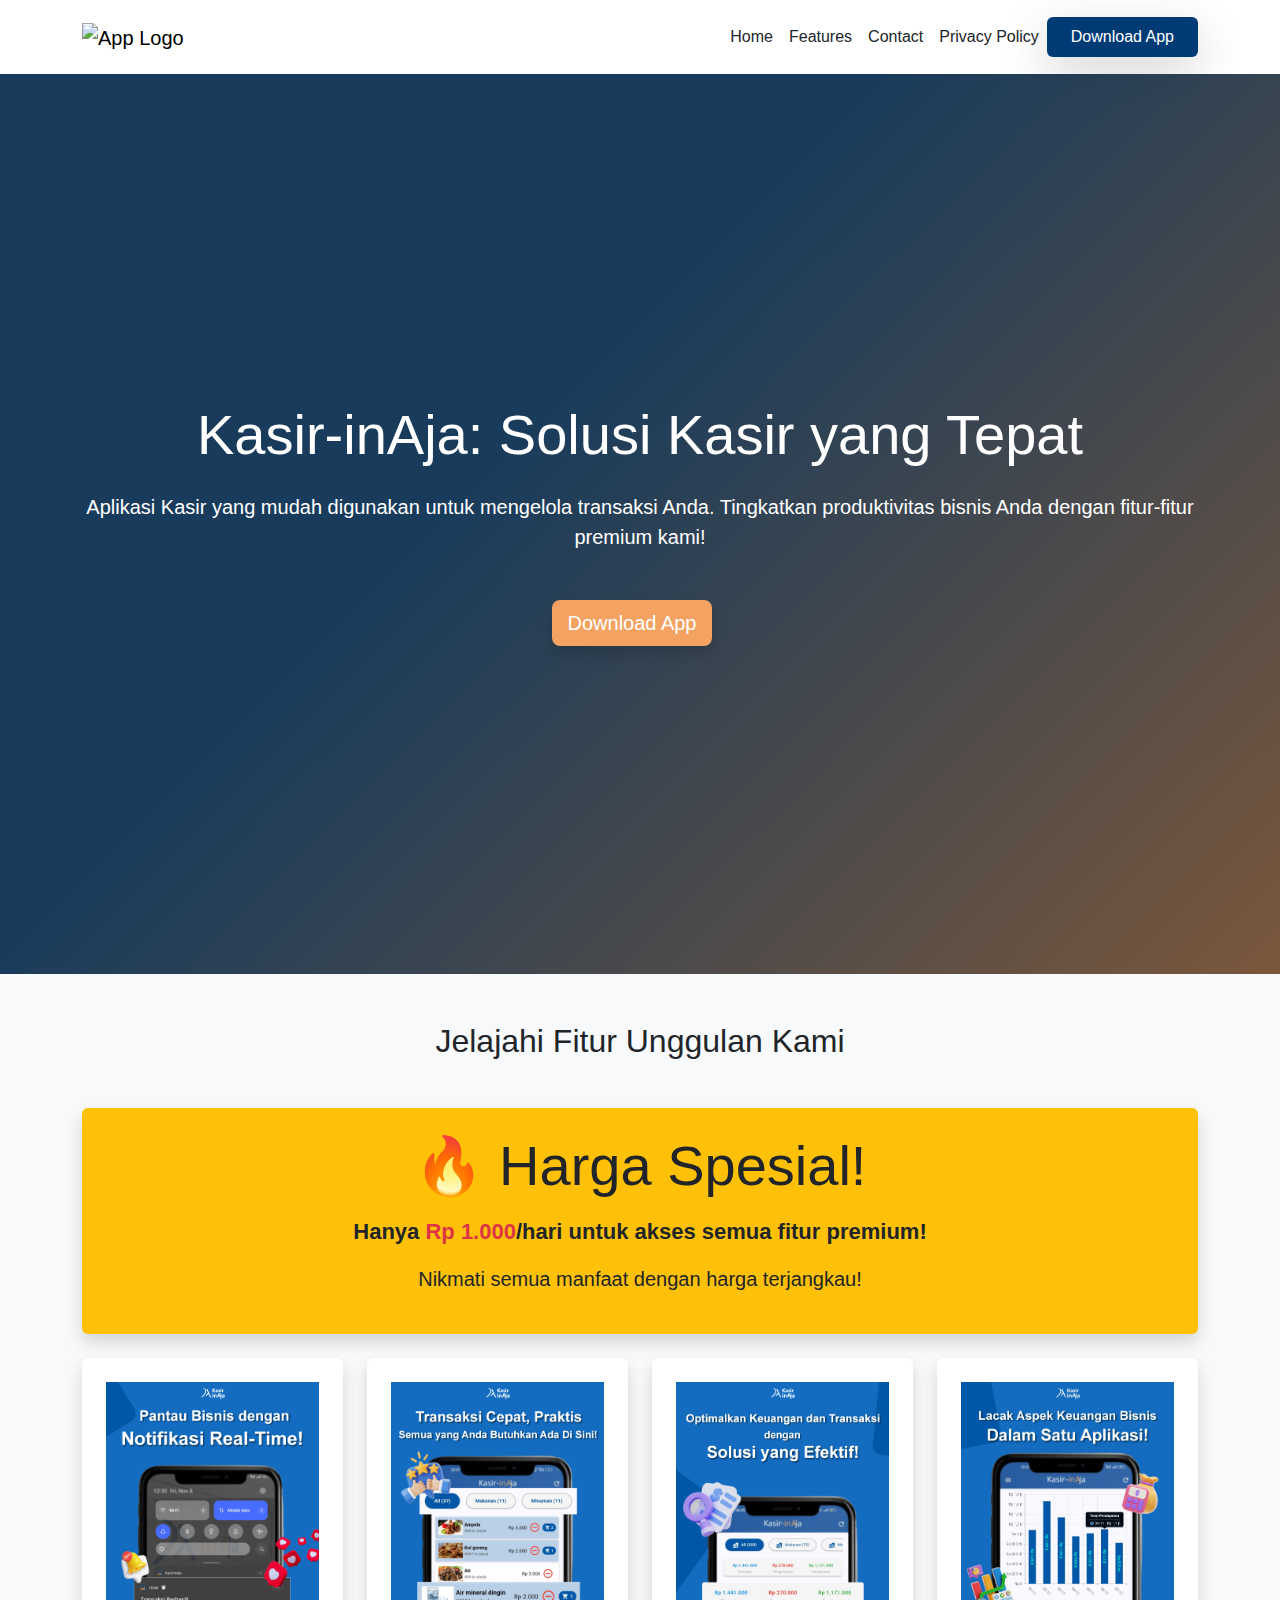
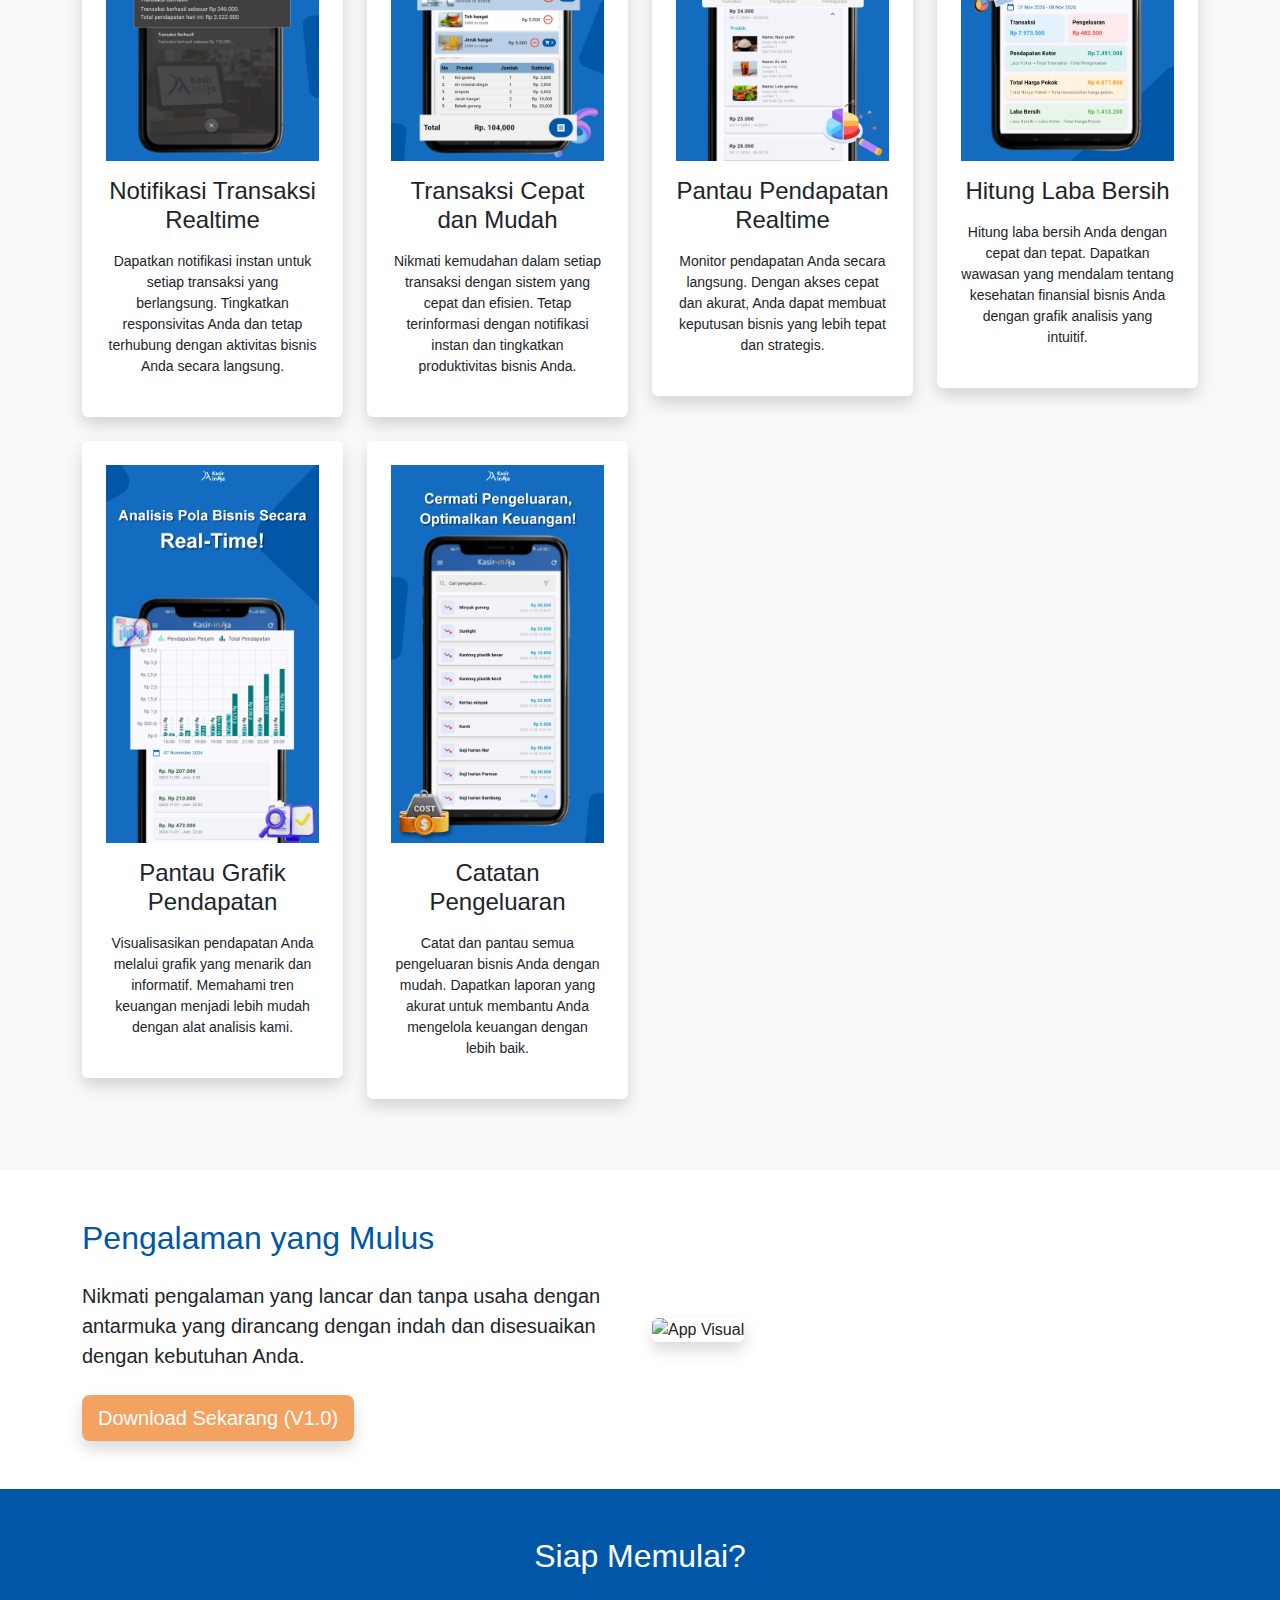
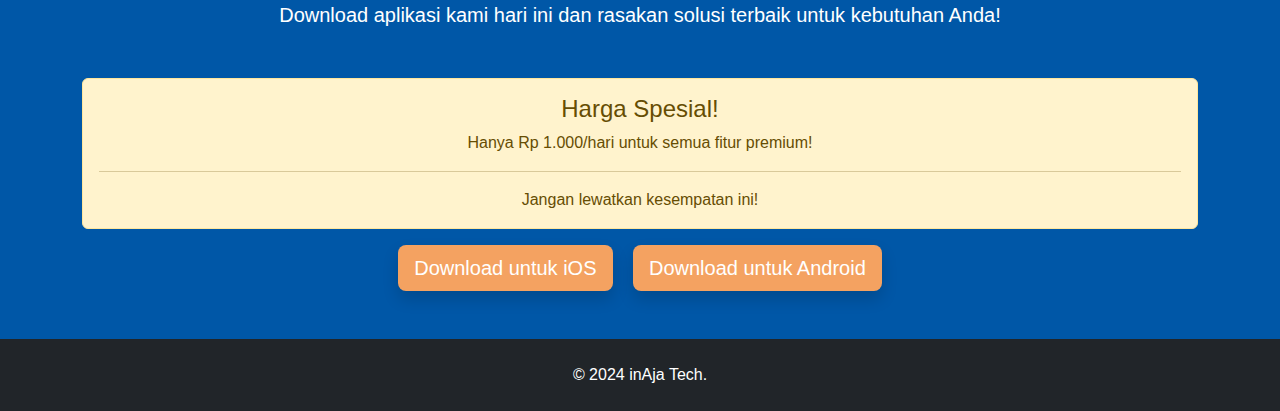
==== commit 18a346fe: "feat: hour store" ====
--- a/index.html
+++ b/index.html
@@ -37,7 +37,7 @@
 
                     <li class="nav-item">
                         <a class="nav-link btn btn-custom-primary text-white px-4 shadow-lg"
-                            href="https://drive.google.com/uc?export=download&id=1r4iegBS4mR3TK8wWD-V2GaEJjdL4HNEE"
+                            href="https://drive.google.com/uc?export=download&id=1ln21pPAxG7eaQMKkKJ3YuuvKPB1NTPKG"
                             download="kasir-inaja-v1.apk">Download App</a>
                     </li>
                 </ul>
@@ -52,7 +52,7 @@
             <p class="lead mb-5">Aplikasi Kasir yang mudah digunakan untuk mengelola transaksi Anda.
                 Tingkatkan produktivitas bisnis Anda dengan fitur-fitur premium kami!</p>
 
-            <a href="https://drive.google.com/uc?export=download&id=1r4iegBS4mR3TK8wWD-V2GaEJjdL4HNEE"
+            <a href="https://drive.google.com/uc?export=download&id=1ln21pPAxG7eaQMKkKJ3YuuvKPB1NTPKG"
                 class="btn btn-lg custom-btn-light me-3 shadow mb-3 mb-sm-0" download="kasir-inaja-v1.apk">
                 Download App
             </a>
@@ -150,9 +150,9 @@
                     <h2 class="mb-4">Pengalaman yang Mulus</h2>
                     <p class="lead mb-4">Nikmati pengalaman yang lancar dan tanpa usaha dengan antarmuka yang dirancang
                         dengan indah dan disesuaikan dengan kebutuhan Anda.</p>
-                    <a href="https://drive.google.com/uc?export=download&id=1r4iegBS4mR3TK8wWD-V2GaEJjdL4HNEE"
+                    <a href="https://drive.google.com/uc?export=download&id=1ln21pPAxG7eaQMKkKJ3YuuvKPB1NTPKG"
                         class="btn btn-lg custom-btn-light me-3 shadow mb-3 mb-sm-0" download="kasir-inaja-v1.apk">
-                        Download Sekarang
+                        Download Sekarang (V1.0)
                     </a>
                 </div>
                 <div class="col-md-6">
@@ -175,10 +175,10 @@
                 <hr>
                 <p class="mb-0">Jangan lewatkan kesempatan ini!</p>
             </div>
-            <a href="https://drive.google.com/uc?export=download&id=1r4iegBS4mR3TK8wWD-V2GaEJjdL4HNEE"
+            <a href="https://drive.google.com/uc?export=download&id=1ln21pPAxG7eaQMKkKJ3YuuvKPB1NTPKG"
                 class="btn btn-lg custom-btn-light me-3 shadow mb-3 mb-sm-0" download="kasir-inaja-v1.apk">Download
                 untuk iOS</a>
-            <a href="https://drive.google.com/uc?export=download&id=1r4iegBS4mR3TK8wWD-V2GaEJjdL4HNEE"
+            <a href="https://drive.google.com/uc?export=download&id=1ln21pPAxG7eaQMKkKJ3YuuvKPB1NTPKG"
                 class="btn btn-lg custom-btn-light shadow" download="kasir-inaja-v1.apk">Download untuk Android</a>
         </div>
     </section>
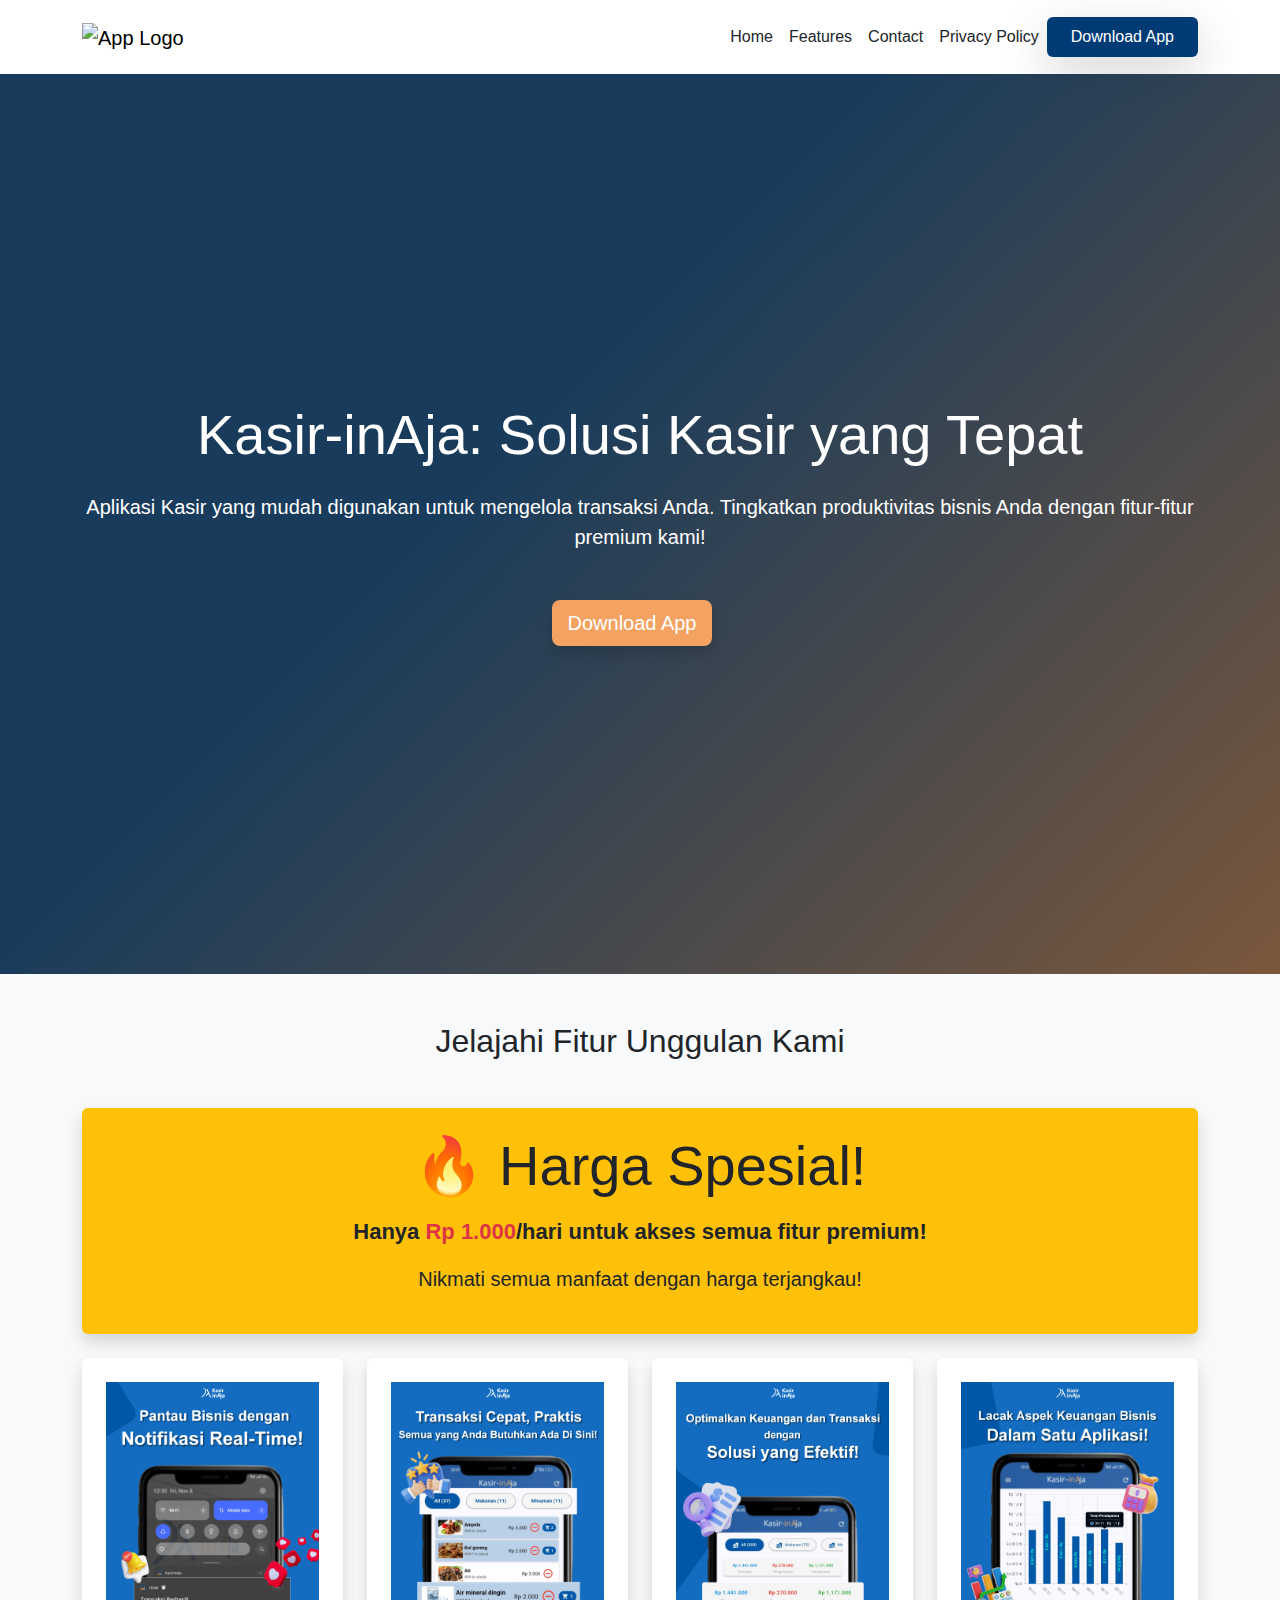
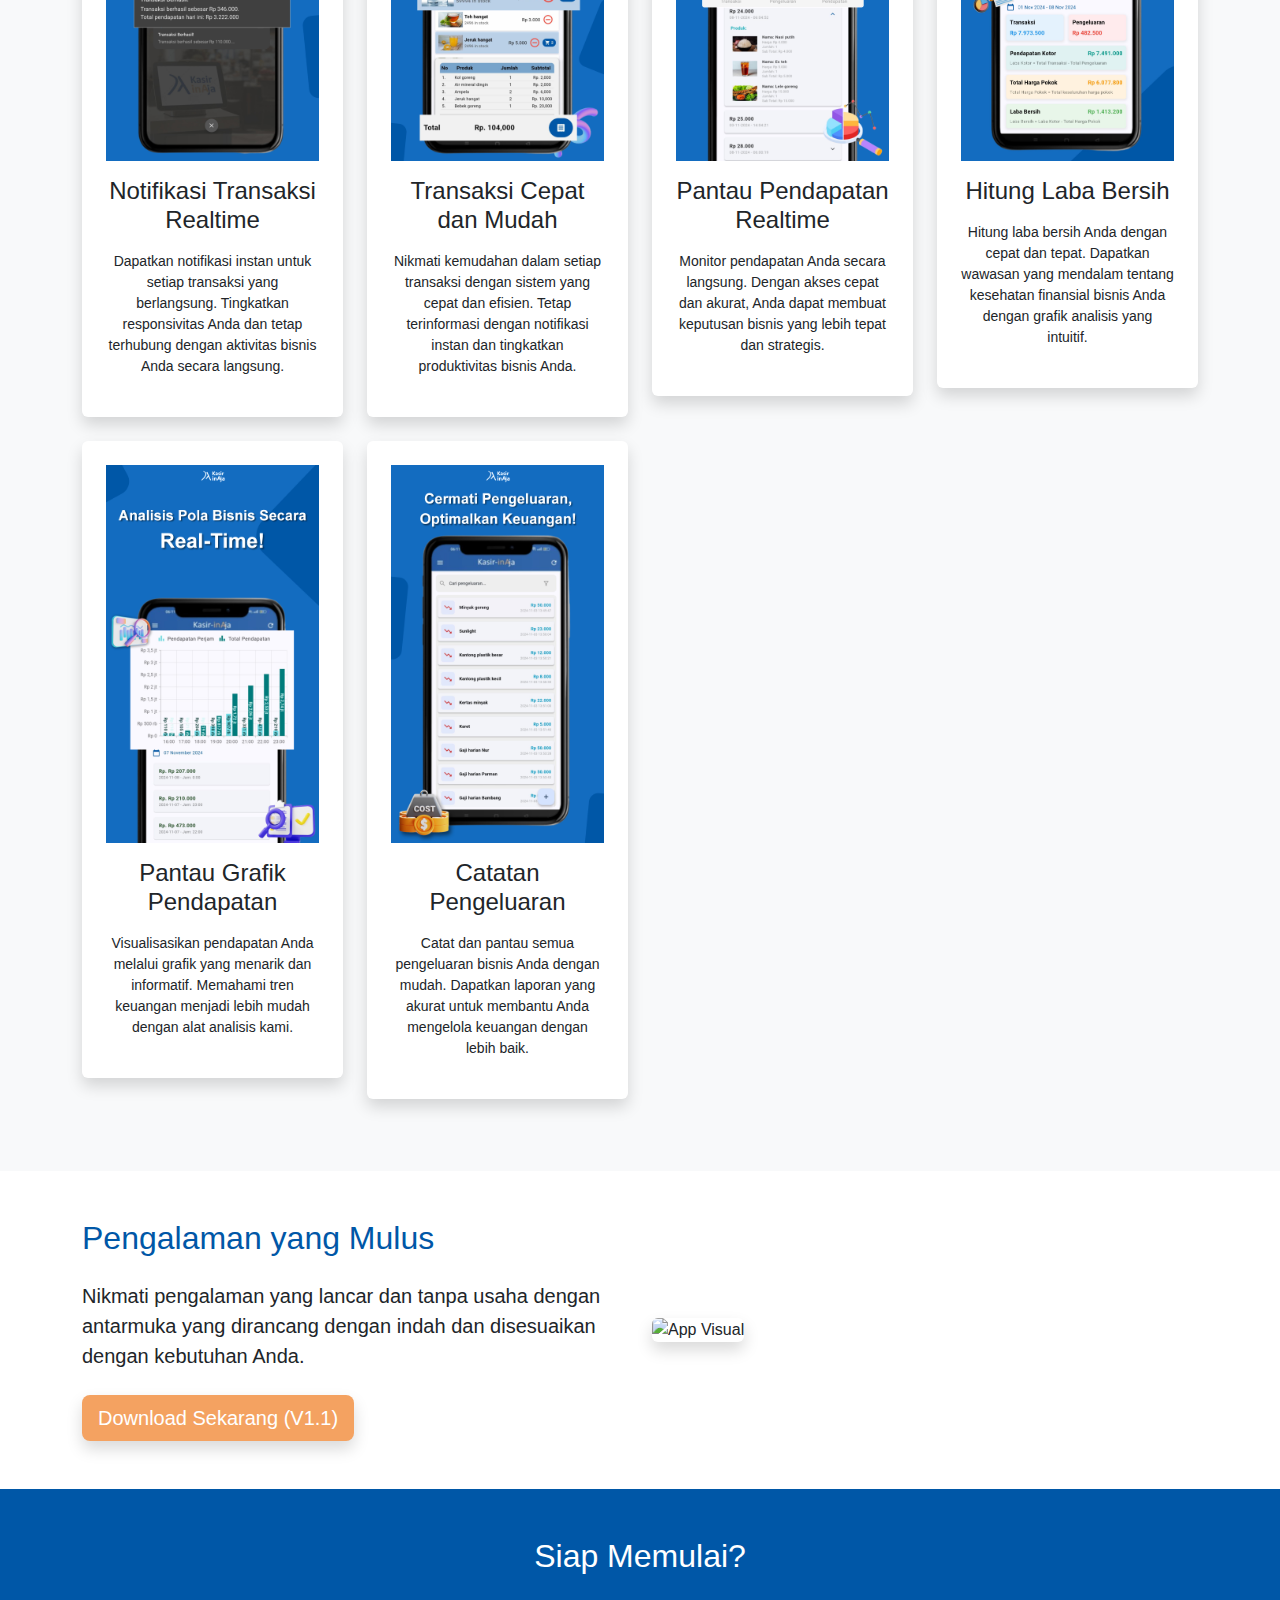
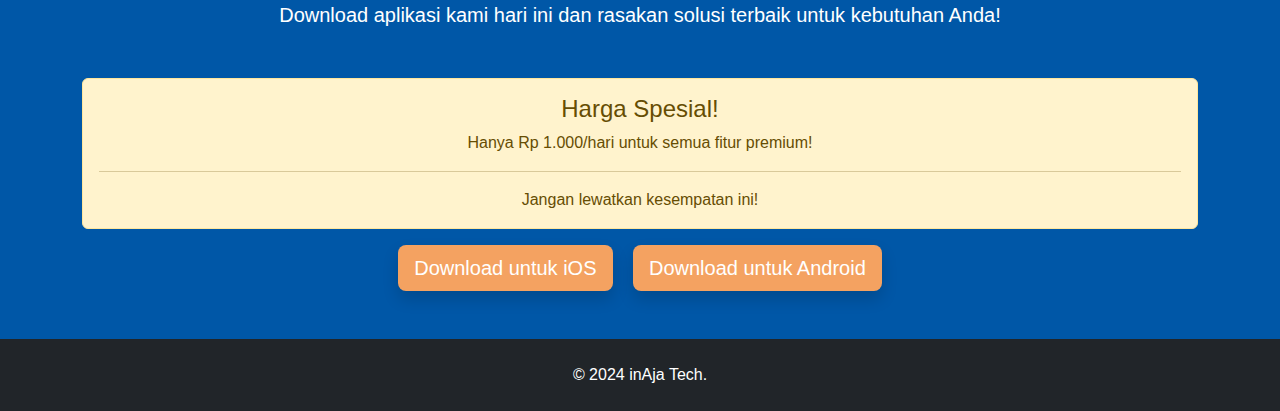
==== commit 3cba009c: "feat: hour store" ====
--- a/index.html
+++ b/index.html
@@ -37,7 +37,7 @@
 
                     <li class="nav-item">
                         <a class="nav-link btn btn-custom-primary text-white px-4 shadow-lg"
-                            href="https://drive.google.com/uc?export=download&id=1ln21pPAxG7eaQMKkKJ3YuuvKPB1NTPKG"
+                            href="https://drive.google.com/uc?export=download&id=11ftE276yz0tGlo86uP0LRZTFsaf1XvcE"
                             download="kasir-inaja-v1.apk">Download App</a>
                     </li>
                 </ul>
@@ -52,7 +52,7 @@
             <p class="lead mb-5">Aplikasi Kasir yang mudah digunakan untuk mengelola transaksi Anda.
                 Tingkatkan produktivitas bisnis Anda dengan fitur-fitur premium kami!</p>
 
-            <a href="https://drive.google.com/uc?export=download&id=1ln21pPAxG7eaQMKkKJ3YuuvKPB1NTPKG"
+            <a href="https://drive.google.com/uc?export=download&id=11ftE276yz0tGlo86uP0LRZTFsaf1XvcE"
                 class="btn btn-lg custom-btn-light me-3 shadow mb-3 mb-sm-0" download="kasir-inaja-v1.apk">
                 Download App
             </a>
@@ -150,9 +150,9 @@
                     <h2 class="mb-4">Pengalaman yang Mulus</h2>
                     <p class="lead mb-4">Nikmati pengalaman yang lancar dan tanpa usaha dengan antarmuka yang dirancang
                         dengan indah dan disesuaikan dengan kebutuhan Anda.</p>
-                    <a href="https://drive.google.com/uc?export=download&id=1ln21pPAxG7eaQMKkKJ3YuuvKPB1NTPKG"
+                    <a href="https://drive.google.com/uc?export=download&id=11ftE276yz0tGlo86uP0LRZTFsaf1XvcE"
                         class="btn btn-lg custom-btn-light me-3 shadow mb-3 mb-sm-0" download="kasir-inaja-v1.apk">
-                        Download Sekarang (V1.0)
+                        Download Sekarang (V1.1)
                     </a>
                 </div>
                 <div class="col-md-6">
@@ -175,10 +175,10 @@
                 <hr>
                 <p class="mb-0">Jangan lewatkan kesempatan ini!</p>
             </div>
-            <a href="https://drive.google.com/uc?export=download&id=1ln21pPAxG7eaQMKkKJ3YuuvKPB1NTPKG"
+            <a href="https://drive.google.com/uc?export=download&id=11ftE276yz0tGlo86uP0LRZTFsaf1XvcE"
                 class="btn btn-lg custom-btn-light me-3 shadow mb-3 mb-sm-0" download="kasir-inaja-v1.apk">Download
                 untuk iOS</a>
-            <a href="https://drive.google.com/uc?export=download&id=1ln21pPAxG7eaQMKkKJ3YuuvKPB1NTPKG"
+            <a href="https://drive.google.com/uc?export=download&id=11ftE276yz0tGlo86uP0LRZTFsaf1XvcE"
                 class="btn btn-lg custom-btn-light shadow" download="kasir-inaja-v1.apk">Download untuk Android</a>
         </div>
     </section>
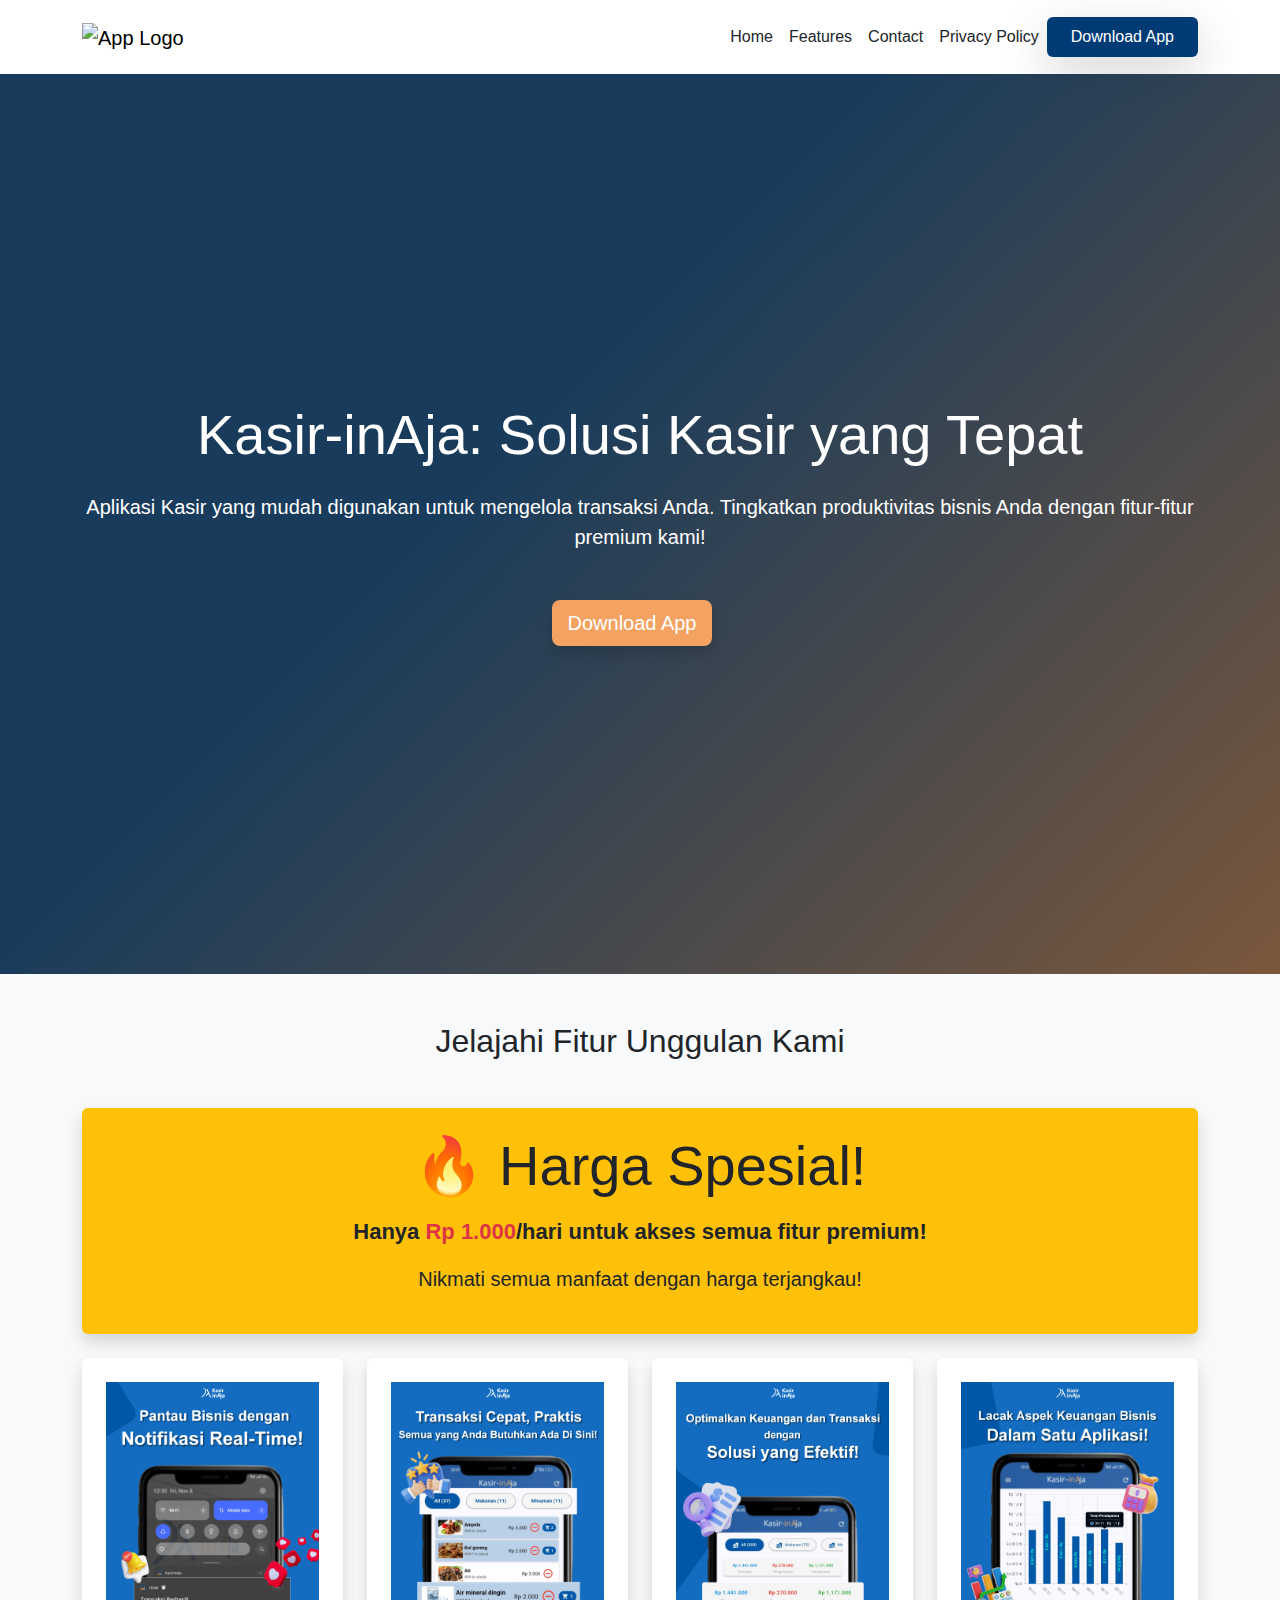
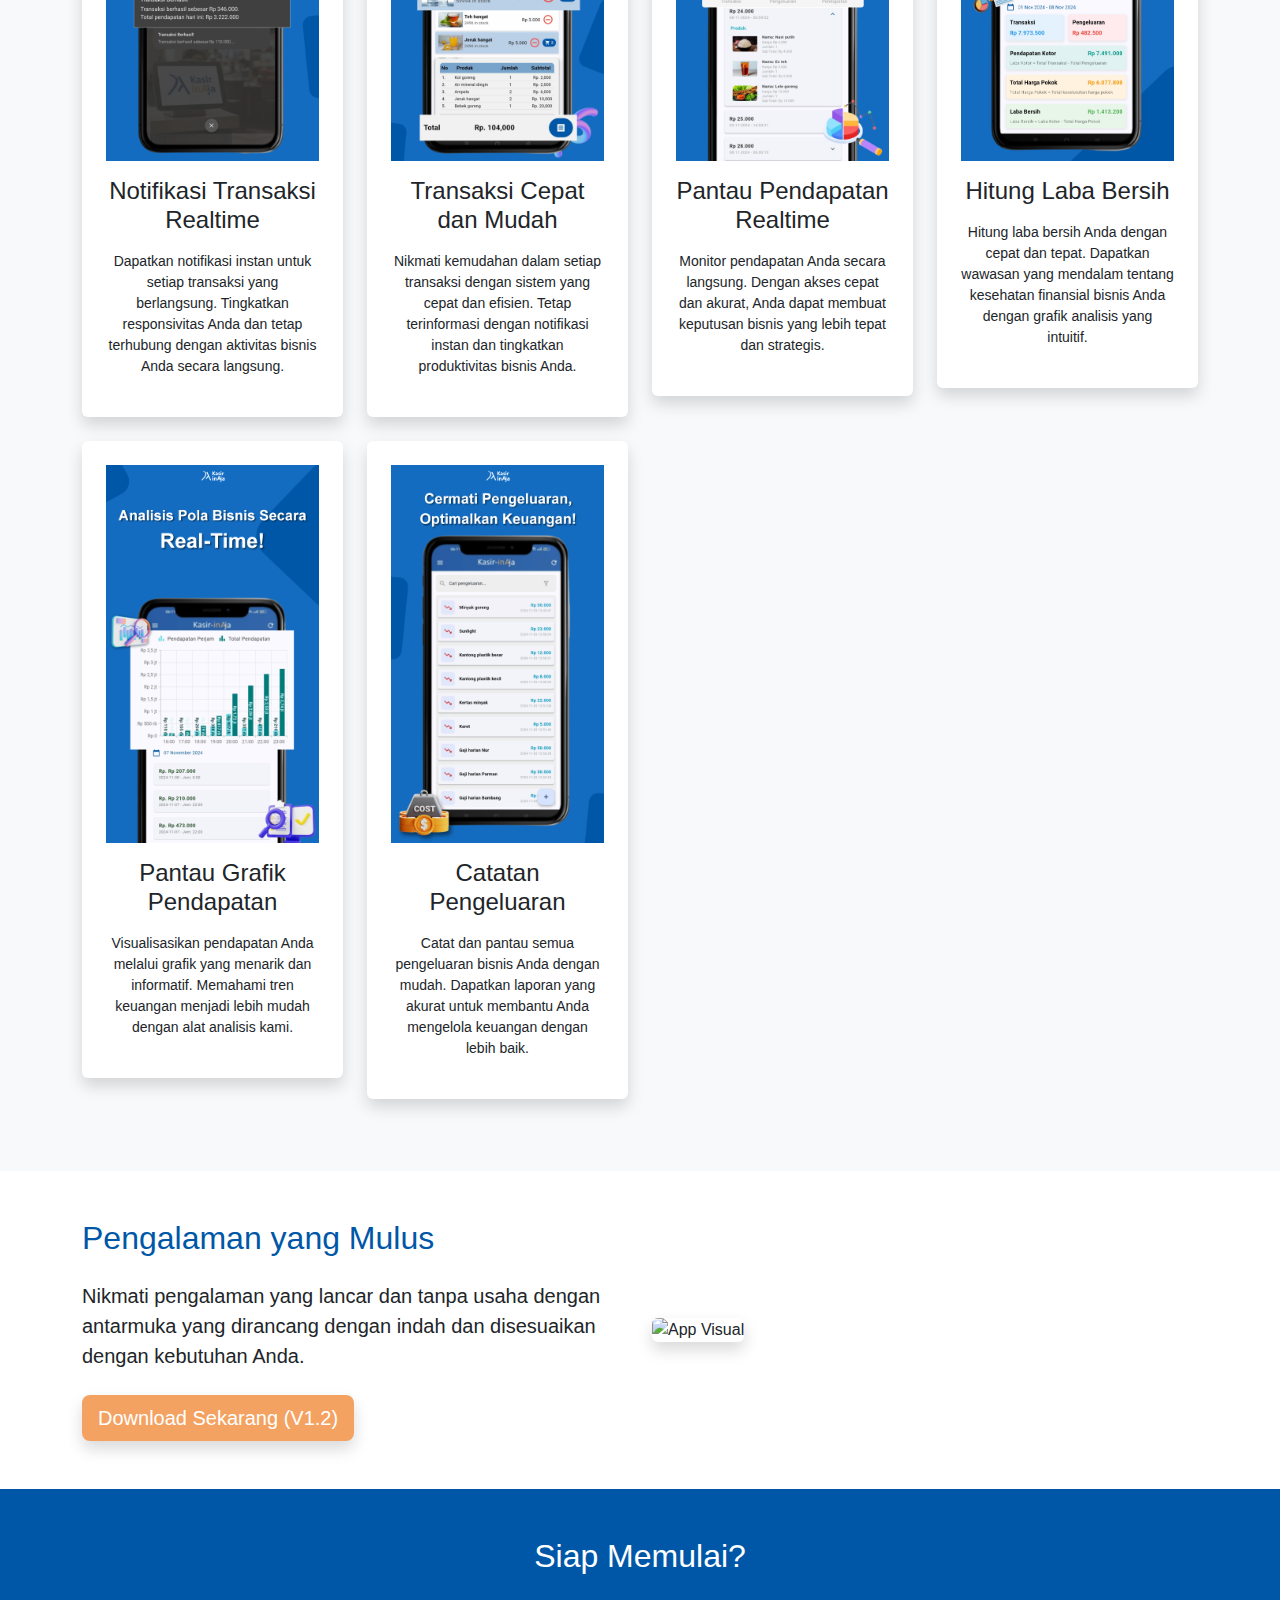
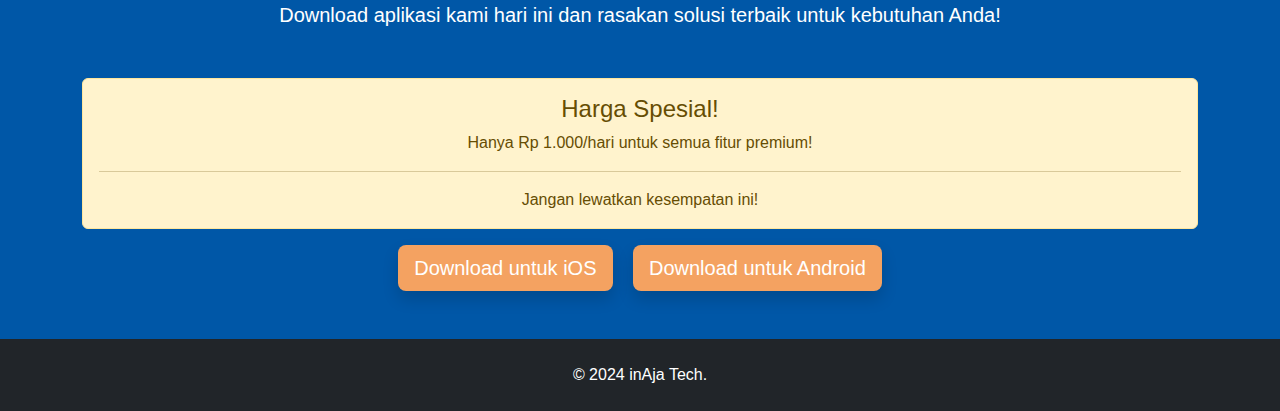
==== commit b7a02332: "feat: hour store" ====
--- a/index.html
+++ b/index.html
@@ -37,7 +37,7 @@
 
                     <li class="nav-item">
                         <a class="nav-link btn btn-custom-primary text-white px-4 shadow-lg"
-                            href="https://drive.google.com/uc?export=download&id=11ftE276yz0tGlo86uP0LRZTFsaf1XvcE"
+                            href="https://drive.google.com/uc?export=download&id=13pbfLxJo5741EV4bUW5KWZLBu0_7Qu3H"
                             download="kasir-inaja-v1.apk">Download App</a>
                     </li>
                 </ul>
@@ -52,7 +52,7 @@
             <p class="lead mb-5">Aplikasi Kasir yang mudah digunakan untuk mengelola transaksi Anda.
                 Tingkatkan produktivitas bisnis Anda dengan fitur-fitur premium kami!</p>
 
-            <a href="https://drive.google.com/uc?export=download&id=11ftE276yz0tGlo86uP0LRZTFsaf1XvcE"
+            <a href="https://drive.google.com/uc?export=download&id=13pbfLxJo5741EV4bUW5KWZLBu0_7Qu3H"
                 class="btn btn-lg custom-btn-light me-3 shadow mb-3 mb-sm-0" download="kasir-inaja-v1.apk">
                 Download App
             </a>
@@ -150,9 +150,9 @@
                     <h2 class="mb-4">Pengalaman yang Mulus</h2>
                     <p class="lead mb-4">Nikmati pengalaman yang lancar dan tanpa usaha dengan antarmuka yang dirancang
                         dengan indah dan disesuaikan dengan kebutuhan Anda.</p>
-                    <a href="https://drive.google.com/uc?export=download&id=11ftE276yz0tGlo86uP0LRZTFsaf1XvcE"
+                    <a href="https://drive.google.com/uc?export=download&id=13pbfLxJo5741EV4bUW5KWZLBu0_7Qu3H"
                         class="btn btn-lg custom-btn-light me-3 shadow mb-3 mb-sm-0" download="kasir-inaja-v1.apk">
-                        Download Sekarang (V1.1)
+                        Download Sekarang (V1.2)
                     </a>
                 </div>
                 <div class="col-md-6">
@@ -175,10 +175,10 @@
                 <hr>
                 <p class="mb-0">Jangan lewatkan kesempatan ini!</p>
             </div>
-            <a href="https://drive.google.com/uc?export=download&id=11ftE276yz0tGlo86uP0LRZTFsaf1XvcE"
+            <a href="https://drive.google.com/uc?export=download&id=13pbfLxJo5741EV4bUW5KWZLBu0_7Qu3H"
                 class="btn btn-lg custom-btn-light me-3 shadow mb-3 mb-sm-0" download="kasir-inaja-v1.apk">Download
                 untuk iOS</a>
-            <a href="https://drive.google.com/uc?export=download&id=11ftE276yz0tGlo86uP0LRZTFsaf1XvcE"
+            <a href="https://drive.google.com/uc?export=download&id=13pbfLxJo5741EV4bUW5KWZLBu0_7Qu3H"
                 class="btn btn-lg custom-btn-light shadow" download="kasir-inaja-v1.apk">Download untuk Android</a>
         </div>
     </section>
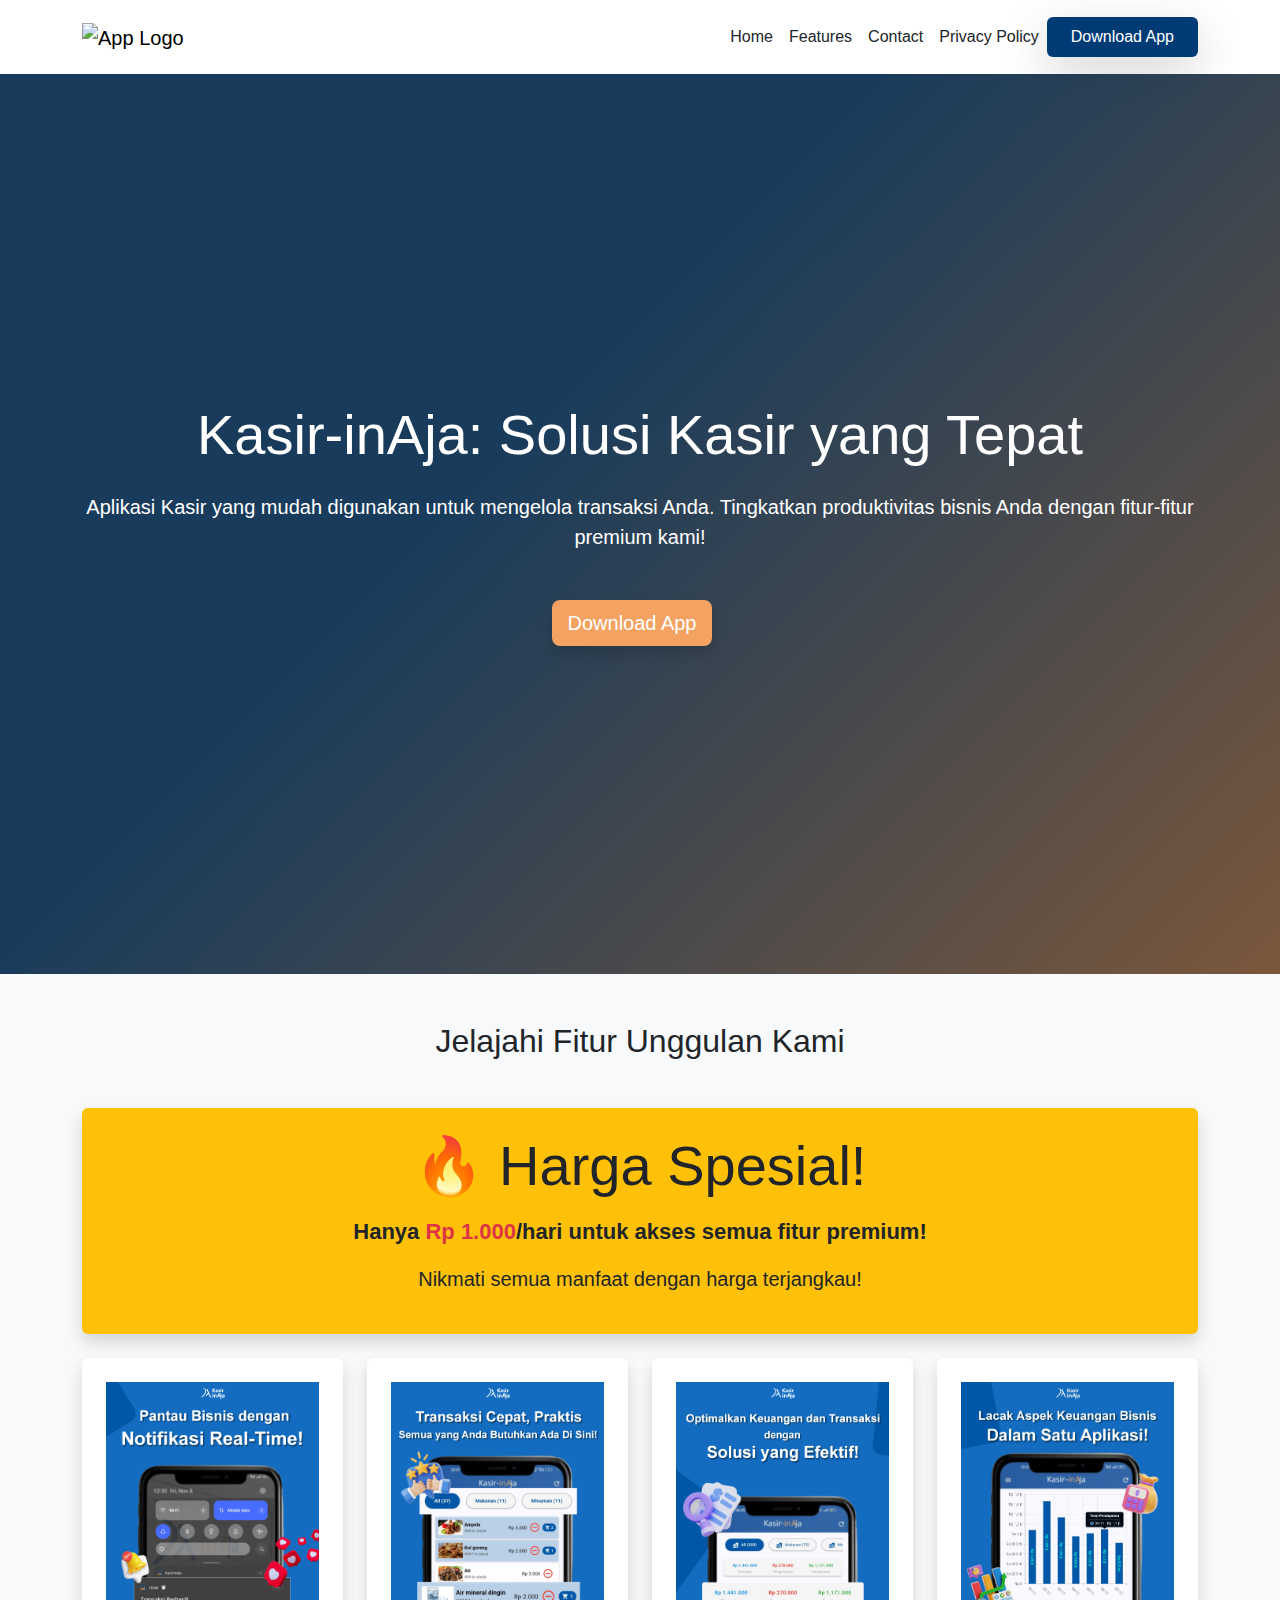
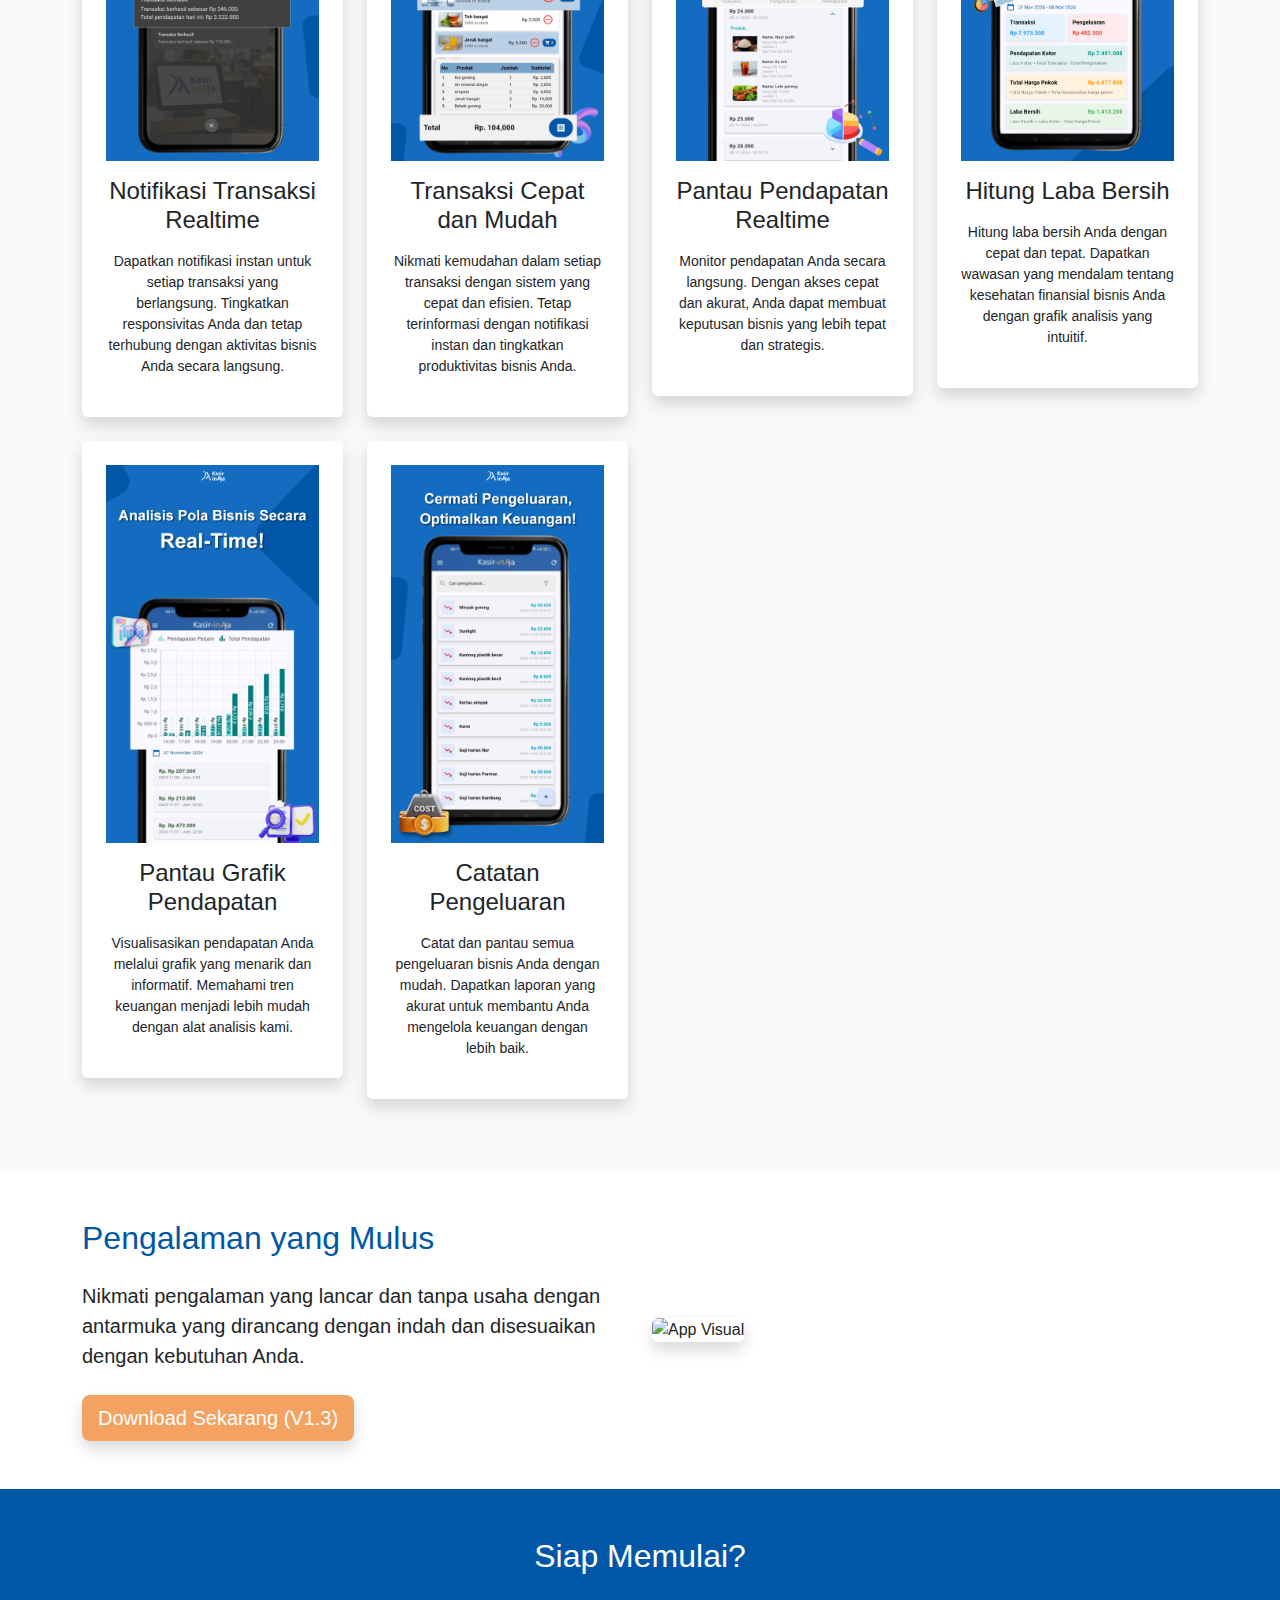
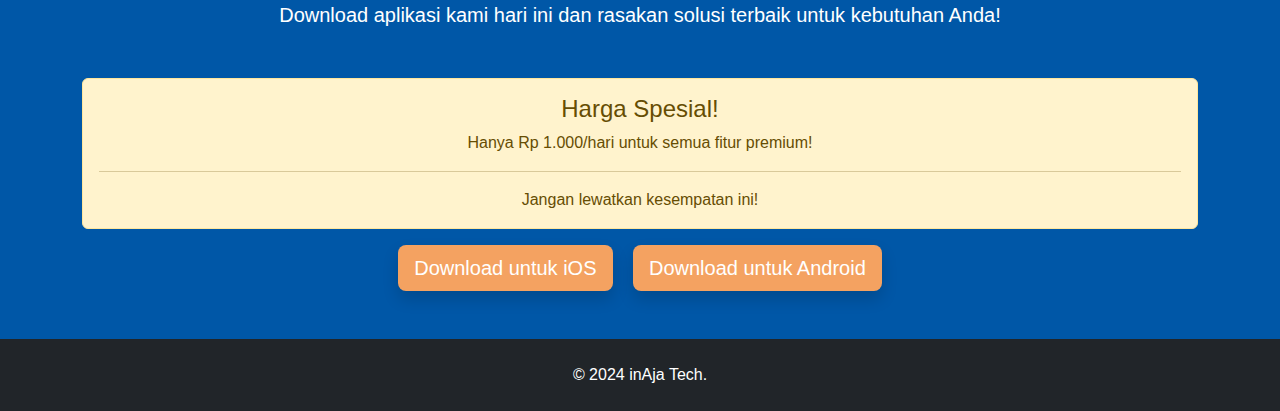
==== commit 3bda0254: "feat: hour store" ====
--- a/index.html
+++ b/index.html
@@ -37,7 +37,7 @@
 
                     <li class="nav-item">
                         <a class="nav-link btn btn-custom-primary text-white px-4 shadow-lg"
-                            href="https://drive.google.com/uc?export=download&id=13pbfLxJo5741EV4bUW5KWZLBu0_7Qu3H"
+                            href="https://drive.google.com/uc?export=download&id=1Ea3hWvDyAfgTrZZxMDT03g5ZMePlC51g"
                             download="kasir-inaja-v1.apk">Download App</a>
                     </li>
                 </ul>
@@ -52,7 +52,7 @@
             <p class="lead mb-5">Aplikasi Kasir yang mudah digunakan untuk mengelola transaksi Anda.
                 Tingkatkan produktivitas bisnis Anda dengan fitur-fitur premium kami!</p>
 
-            <a href="https://drive.google.com/uc?export=download&id=13pbfLxJo5741EV4bUW5KWZLBu0_7Qu3H"
+            <a href="https://drive.google.com/uc?export=download&id=1Ea3hWvDyAfgTrZZxMDT03g5ZMePlC51g"
                 class="btn btn-lg custom-btn-light me-3 shadow mb-3 mb-sm-0" download="kasir-inaja-v1.apk">
                 Download App
             </a>
@@ -150,9 +150,9 @@
                     <h2 class="mb-4">Pengalaman yang Mulus</h2>
                     <p class="lead mb-4">Nikmati pengalaman yang lancar dan tanpa usaha dengan antarmuka yang dirancang
                         dengan indah dan disesuaikan dengan kebutuhan Anda.</p>
-                    <a href="https://drive.google.com/uc?export=download&id=13pbfLxJo5741EV4bUW5KWZLBu0_7Qu3H"
+                    <a href="https://drive.google.com/uc?export=download&id=1Ea3hWvDyAfgTrZZxMDT03g5ZMePlC51g"
                         class="btn btn-lg custom-btn-light me-3 shadow mb-3 mb-sm-0" download="kasir-inaja-v1.apk">
-                        Download Sekarang (V1.2)
+                        Download Sekarang (V1.3)
                     </a>
                 </div>
                 <div class="col-md-6">
@@ -175,10 +175,10 @@
                 <hr>
                 <p class="mb-0">Jangan lewatkan kesempatan ini!</p>
             </div>
-            <a href="https://drive.google.com/uc?export=download&id=13pbfLxJo5741EV4bUW5KWZLBu0_7Qu3H"
+            <a href="https://drive.google.com/uc?export=download&id=1Ea3hWvDyAfgTrZZxMDT03g5ZMePlC51g"
                 class="btn btn-lg custom-btn-light me-3 shadow mb-3 mb-sm-0" download="kasir-inaja-v1.apk">Download
                 untuk iOS</a>
-            <a href="https://drive.google.com/uc?export=download&id=13pbfLxJo5741EV4bUW5KWZLBu0_7Qu3H"
+            <a href="https://drive.google.com/uc?export=download&id=1Ea3hWvDyAfgTrZZxMDT03g5ZMePlC51g"
                 class="btn btn-lg custom-btn-light shadow" download="kasir-inaja-v1.apk">Download untuk Android</a>
         </div>
     </section>
